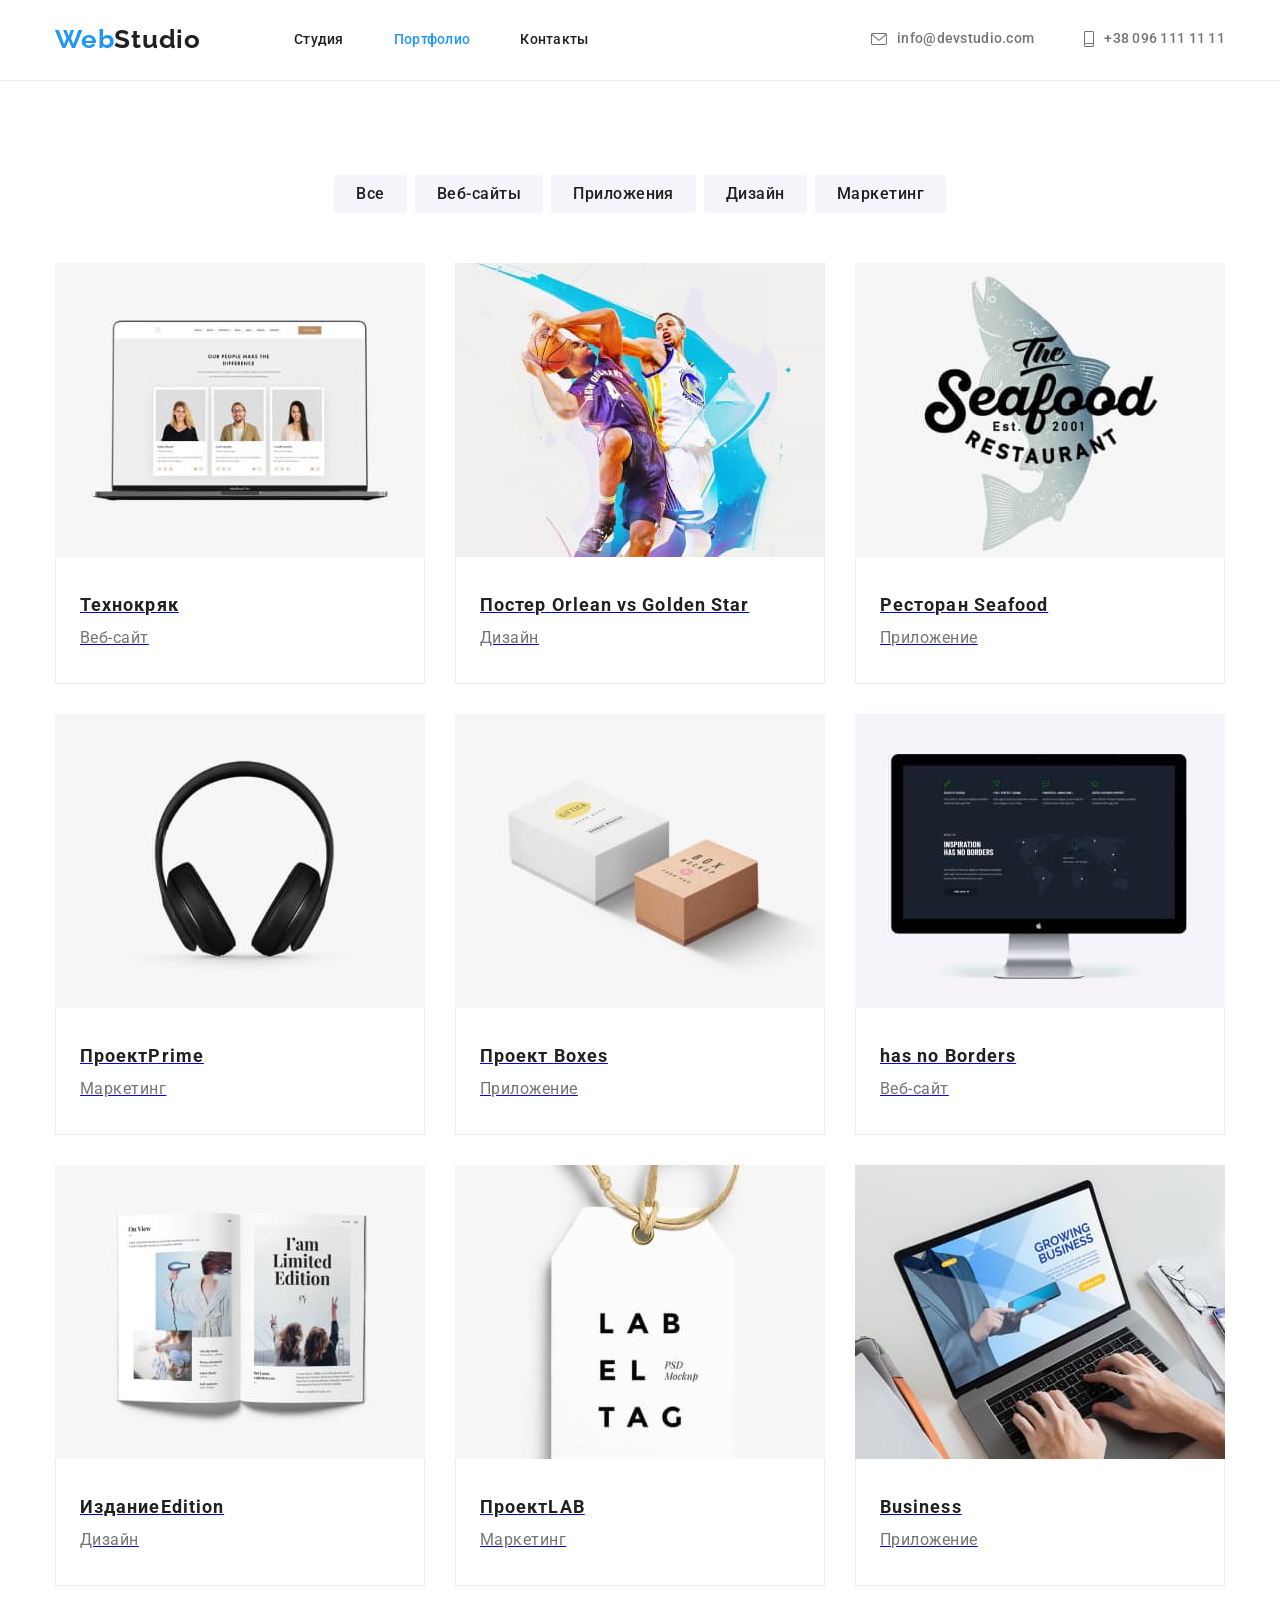
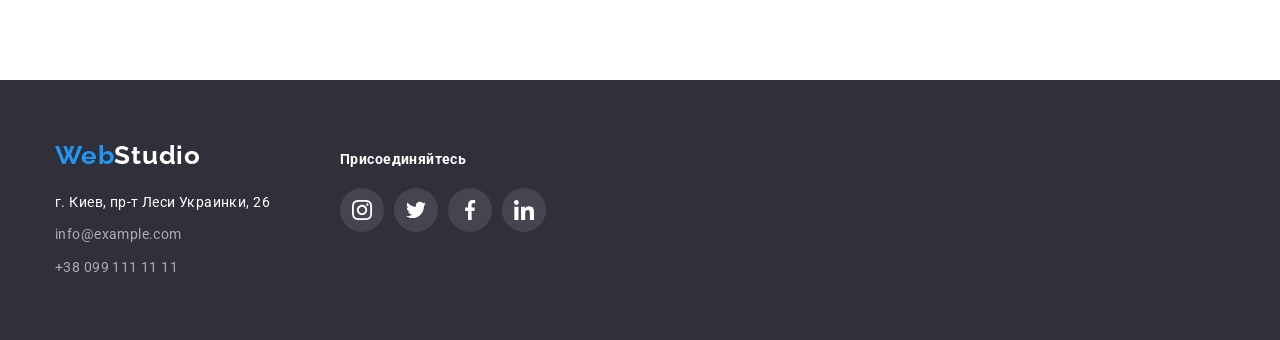
==== portfolio.html @ 76bf8c9a "first step" ====
<!DOCTYPE html>
<html lang="ru">
<head>
    <meta charset="UTF-8">
    <meta http-equiv="X-UA-Compatible" content="IE=edge">
    <meta name="viewport" content="width=device-width, initial-scale=1.0">
    <title>Портфолио</title>
    <link rel="preconnect" href="https://fonts.googleapis.com">
    <link rel="preconnect" href="https://fonts.gstatic.com" crossorigin>
    <link href="https://fonts.googleapis.com/css2?family=Raleway:wght@700&family=Roboto:wght@400;500;700;900&display=swap" rel="stylesheet">
    <link
      rel="stylesheet"
      href="https://cdnjs.cloudflare.com/ajax/libs/modern-normalize/1.1.0/modern-normalize.min.css"
      integrity="sha512-wpPYUAdjBVSE4KJnH1VR1HeZfpl1ub8YT/NKx4PuQ5NmX2tKuGu6U/JRp5y+Y8XG2tV+wKQpNHVUX03MfMFn9Q=="
      crossorigin="anonymous"
      referrerpolicy="no-referrer"
    />
    <link rel="stylesheet" href="./css/styles.css">
</head>
<body>
  <header class="navigation">
      <div class="container header-container">
        <a class="header-logo link" href="#"
          >Web<span class="hd-logo">Studio</span></a>
        <nav class="header-header">
          <ul class="navigation-list">
            <li class="navigation-item">
              <a class="navigation-link link " href="./index.html">Студия</a>
            </li>
            <li class="navigation-item">
              <a class="navigation-link link current" href="./portfolio.html"
                >Портфолио</a
              >
            </li>
            <li class="navigation-item">
              <a class="navigation-link link" href="#">Контакты</a>
            </li>
          </ul>
        </nav>
        <ul class="contacts">
          <li class="contacts-adress">
            <a class="navigation-contacts link" href="mailto:info@devstudio.com"
              ><svg class="contacts-icon envelope">
                                <use href="./images/sprite.svg#icon-envelope">
                                </use>
                            </svg> info@devstudio.com</a
 >
          </li>
          <li class="contacts-adress">
            <a class="navigation-contacts link" href="tel:+380961111111"
              ><svg class="header-icon smartphone">
                                <use href="./images/sprite.svg#icon-Vector">
                                </use>
                            </svg> +38 096 111 11 11</a
            >
          </li>
        </ul>
      </div>
      </div>
    </header>
<main>
      <section class="section">
        <div class="container">
          <h1 class="visually-hidden">Навигация портфолио</h2>
          <ul class="navportfolio-list">
              <li class="portfolio-item"><button type="button" class="portfolio-btn">Все</button></li>
              <li class="portfolio-item"><button type="button" class="portfolio-btn">Веб-сайты</button></li>
              <li class="portfolio-item"><button type="button" class="portfolio-btn">Приложения</button></li>
              <li class="portfolio-item"><button type="button" class="portfolio-btn">Дизайн</button></li>
              <li class="portfolio-item"><button type="button" class="portfolio-btn">Маркетинг</button></li>
            </ul>
        <ul class="examples-list">
            <li class="examples-item">
              <a class="examples-link" href="#">
              <img src="./images/img-homework1.jpg" alt="Фото" width="370" />
              <div class="examples-border">
              <h2 class="examples-title">Технокряк</h2>
              <p class="examples-text">Веб-сайт</p>
              </div>
              </a>
            </li>
            <li class="examples-item">
               <a class="examples-link" href="#">
              <img src="./images/img-homework2.jpg" alt="Фото" width="370" />
               <div class="examples-border">
              <h2 class="examples-title">Постер <span lang="en">Orlean vs Golden Star</span></h2>
              <p class="examples-text">Дизайн</p>
              </div>
              </a>
            </li>
            <li class="examples-item">
               <a class="examples-link" href="#">
              <img src="./images/img-homework3.jpg" alt="Фото" width="370" />
              <div class="examples-border">
              <h2 class="examples-title">Ресторан <span lang="en">Seafood</span></h2>
              <p class="examples-text">Приложение</p>
              </div>
              </a>
            </li>
            <li class="examples-item">
               <a class="examples-link" href="#">
              <img src="./images/img-homework4.jpg" alt="Фото" width="370" />
              <div class="examples-border">
              <h2 class="examples-title">Проект<span lang="en">Prime</span></h2>
              <p class="examples-text">Маркетинг</p>
              </div>
              </a>
             </li>
             <li class="examples-item">
                <a class="examples-link" href="#">
                <img src="./images/img-homework5.jpg" alt="Фото" width="370" />
                <div class="examples-border">
                <h2 class="examples-title">Проект <span lang="en">Boxes</span></h2>
                <p class="examples-text">Приложение</p>
                </div>
                </a>
              </li>
              <li class="examples-item">
                 <a class="examples-link" href="#">
                <img src="./images/img-homework6.jpg" alt="Фото" width="370" />
                <div class="examples-border">
                <h2 class="examples-title"><span lang="en">has no Borders</span></h2>
                <p class="examples-text">Веб-сайт</p>
                </div>
                </a>
              </li>
              <li class="examples-item">
                 <a class="examples-link" href="#">
                <img src="./images/img-homework7.jpg" alt="Фото" width="370" />
                <div class="examples-border">
                <h2 class="examples-title">Издание<span lang="en">Edition</span></h2>
                <p class="examples-text">Дизайн</p>
                </div>
                </a>
              </li>
              <li class="examples-item">
                 <a class="examples-link" href="#">
                <img src="./images/img-homework8.jpg" alt="Фото" width="370" />
                <div class="examples-border">
                <h2 class="examples-title">Проект<span lang="en">LAB</span></h2>
                <p class="examples-text">Маркетинг</p>
                </div>
                </a>
               </li>
               <li class="examples-item">
                  <a class="examples-link" href="#">
                <img src="./images/img-homework9.jpg" alt="Фото" width="370" />
                <div class="examples-border">
                <h2 class="examples-title"><span lang="en">Business</span></h2>
                <p class="examples-text">Приложение</p>
                </div>
                </a>
               </li>
          </ul>
           </div>
    </section>
    </main>
    <footer class="footer">
      <div class="container footer-container">
       <div class="footer-left">
      <div class="logo">
        
      <a class="footer-logo link" href="#"
        >Web<span class="ft-logo">Studio</span></a>
        </div>
      <address class="footer-adress">
        <ul class="footer-list">
          <li class="footer-item">
            <a class="footer-map link"
              href="https://www.google.com/maps/place/%D1%83%D0%BB.+%D0%9B%D0%B5%D1%81%D0%B8+%D0%A3%D0%BA%D1%80%D0%B0%D0%B8%D0%BD%D0%BA%D0%B8,+26,+%D0%9A%D0%B8%D0%B5%D0%B2,+%D0%A3%D0%BA%D1%80%D0%B0%D0%B8%D0%BD%D0%B0,+02000/@50.5190802,30.4363249,17z/data=!3m1!4b1!4m5!3m4!1s0x40d4d29b9e369069:0xff64663a5fd75cd5!8m2!3d50.5190802!4d30.4385136"
              >г. Киев, пр-т Леси Украинки, 26</a>
          </li>
          <li class="footer-item">
            <a class="footer-item-a link" href="mailto:info@example.com"
              >info@example.com</a>
          </li>
          <li class="footer-item">
            <a class="footer-item-a link" href="tel:+380991111111"
              >+38 099 111 11 11</a>
          </li>
        </ul>
      </div>
       <div class="footer-social-right">
         <h3 class="footer-social-title">Присоединяйтесь</h3>
           <ul class="footer-social-list list">
             <li class="footer-social-item">
                <a href="" class="footer-social-link link">
                <svg class="footer-social-icon">
                  <use href="./images/sprite.svg#icon-instagram"></use>
                </svg>
              </a>
            </li>
            <li class="footer-social-item">
              <a href="" class="footer-social-link link">
                <svg class="footer-social-icon">
                  <use href="./images/sprite.svg#icon-twitter"></use>
                </svg>
              </a>
            </li>
            <li class="footer-social-item">
              <a href="" class="footer-social-link link">
                <svg class="footer-social-icon">
                  <use href="./images/sprite.svg#icon-facebook"></use>
                </svg>
              </a>
            </li>
            <li class="footer-social-item">
              <a href="" class="footer-social-link link">
                <svg class="footer-social-icon">
                  <use href="./images/sprite.svg#icon-linkedin"></use>
                </svg>
              </a>
            </li>
           </ul>
       </div>

      </address>
      </div>
    </footer>
  </body>
</html>
---- css/styles.css ----
:root {
  --primary-title-color: #212121;
  --secondary-title-color: #ffffff;
  --third-title-color: #757575;
  --primary-text-color: #212121;
  --secondary-text-color: #757575;
  --logo-color: #2196f3;
  --focus-color: #2196f3;
  --primary-background: #ffffff;
  --secondary-background: #757575;
}

p,
h1,
h2,
h3,
h4,
h5,
h6 {
  margin: 0;
}
ul {
  list-style: none;
  margin: 0;
  padding-left: 0;
}

img {
  display: block;
  max-width: 100%;
  height: auto;
}

.section {
  padding-top: 94px;
  padding-bottom: 94px;
}

body {
  font-family: "Roboto", sans-serif;
  letter-spacing: 0.03em;
}
/*-----------------Header----------------------*/

/*-------------------Logo----------------------*/

.header-container {
  display: flex;
  align-items: center;
}

.navigation-list {
  display: flex;
  align-items: center;
}

.contacts {
  display: flex;
  margin-left: auto;
  align-items: center;
}

.envelope {
  width: 16px;
  height: 12px;
  margin-right: 10px;
  display: flex;
}

.contacts-icon {
  fill: currentColor;
  margin-right: 10px;
}

.smartphone {
  width: 10px;
  height: 16px;
  margin-right: 10px;
}

.header-icon {
  fill: currentColor;
  margin-right: 10px;
}

.navigation-item:not(:last-child) {
  margin-right: 50px;
}

.header-logo {
  font-family: Raleway, sans-serif;
  font-weight: 700;
  font-size: 26px;
  line-height: 1.19;
  letter-spacing: 0.03em;
  color: #2196f3;
}

.header-logo {
  margin-right: 93px;
}

.hd-logo {
  font-family: Raleway, sans-serif;
  font-weight: 700;
  font-size: 26px;
  line-height: 1.19;
  letter-spacing: 0.03em;
  color: var(--primary-title-color);
}

.link {
  text-decoration: none;
}

.container {
  width: 1200px;
  margin: 0 auto;
  padding-left: 15px;
  padding-right: 15px;
}

.btn {
  width: 200px;
  height: 50px;
  font-family: inherit;
  font-weight: 700;
  font-size: 16px;
  line-height: 1.88;
  display: inline-block;
  align-items: center;
  text-align: center;
  letter-spacing: 0.06em;
  color: #ffffff;
  background-color: #2196f3;
  border: none;
  cursor: pointer;
}

/*------------------Navigation--------------------*/
.navigation {
  padding-top: 24px;
  padding-bottom: 25px;
  border-bottom: 1px solid #ececec;
}

.navigation-link {
  font-weight: 500;
  font-size: 14px;
  line-height: 1.14;
  letter-spacing: 0.02em;
  color: var(--primary-title-color);
}

.contacts-adress:not(:last-child) {
  margin-right: 50px;
}

.navigation-contacts {
  font-weight: 500;
  font-size: 14px;
  line-height: 1.14;
  letter-spacing: 0.02em;
  color: var(--third-title-color);
  display: flex;
  align-items: center;
  justify-content: center;
}

.navigation-contacts:hover,
.navigation-contacts:focus {
  color: var(--focus-color);
}

.current {
  color: var(--focus-color);
}

.navigation-link:hover,
.navigation-link:focus {
  color: var(--focus-color);
}

/*------------------- Hero --------------------*/

.hero {
  background-image: linear-gradient(
      rgba(47, 48, 58, 0.4),
      rgba(47, 48, 58, 0.4)
    ),
    url(../images/img-hw4-hero-1.jpg);
  background-repeat: no-repeat;
  background-position: absolute;
  background-size: cover;
  padding-top: 200px;
  padding-bottom: 200px;
}

.hero-container {
  max-width: 1600px;
  text-align: center;
}

.hero-title {
  width: 696px;
  font-weight: 900;
  font-size: 44px;
  line-height: 1.36;
  text-align: center;
  letter-spacing: 0.06em;
  color: var(--secondary-title-color);
  margin: 0 auto;
  margin-bottom: 30px;
}

/*------------------Скрываем-заголовки---------------------*/

.visually-hidden {
  position: absolute;
  clip: rect(0 0 0 0);
  width: 1px;
  height: 1px;
  margin: -1px;
}
/*-------------------Advantage---------------------*/
.advantage-icon-view {
  width: 270px;
  height: 120px;
  background: #f5f4fa;
  display: flex;
  align-items: center;
  justify-content: center;
  border-radius: 4px;
  margin-bottom: 30px;
}

.advantage-icon {
  width: 70px;
  height: 70px;
}

.advantage-list {
  display: flex;
}

.advantage-item:not(:last-child) {
  margin-right: 30px;
}

.advantage-title {
  font-weight: 700;
  font-size: 14px;
  line-height: 1.14;
  letter-spacing: 0.03em;
  color: var(--primary-text-color);
  margin-bottom: 10px;
}

.advantage-description {
  max-width: 270px;
  font-size: 14px;
  line-height: 1.71;
  letter-spacing: 0.03em;
  color: var(--secondary-text-color);
}

/*--------------------Service---------------------*/
.service-section {
  padding-top: 0;
}

.service-title {
  font-weight: 700;
  font-size: 36px;
  line-height: 1.17;
  text-align: center;
  letter-spacing: 0.03em;
  color: var(--primary-title-color);
  margin: 0 auto;
  margin-bottom: 50px;
}

.service-list {
  display: flex;
  flex-wrap: wrap;
}

.service-item {
  flex-basis: calc((100% - 60px) / 3);
}
.service-item:not(:nth-child(n + 3)) {
  margin-right: 30px;
}

/*--------------------Team----------------------------*/
.teammate {
  background-color: #f5f4fa;
}

.team-main-title {
  font-size: 36px;
  font-weight: 700;
  line-height: 1.16;
  letter-spacing: 0.03em;
  text-align: center;
  margin-bottom: 50px;
}

.team-list {
  display: flex;
}

.team-item:not(:nth-child(n + 4)) {
  margin-right: 30px;
}

.team-item {
  box-shadow: 0px 1px 3px rgba(0, 0, 0, 0.12), 0px 1px 1px rgba(0, 0, 0, 0.14),
    0px 2px 1px rgba(0, 0, 0, 0.2);
  border-radius: 0px 0px 4px 4px;
}

.team-border {
  padding-top: 30px;
  padding-bottom: 30px;
  background-color: var(--primary-background);
}

.team-title {
  font-weight: 500;
  font-size: 16px;
  line-height: 1.19;
  text-align: center;
  letter-spacing: 0.03em;
  color: var(--primary-text-color);
  background-color: var(--secondary-title-color);
  margin-bottom: 10px;
}

.team-text {
  font-size: 16px;
  line-height: 1.19;
  text-align: center;
  letter-spacing: 0.03em;
  color: var(--secondary-text-color);
  background-color: var(--secondary-title-color);
  margin-bottom: 16px;
}

/*---------------Иконки социальные сети---------------*/
.social-list {
  display: flex;
  justify-content: center;
}

.social-item {
  width: 44px;
  height: 44px;
}

.social-item + .social-item {
  margin-left: 10px;
}

.social-link {
  width: 100%;
  height: 100%;
  border-radius: 50%;
  background: var(--secondary-title-color);
  display: flex;
  align-items: center;
  justify-content: center;
}

.social-link:hover,
.social-link:focus {
  background-color: #2196f3;
}

.social-link:hover .social-icon,
.social-link:focus .social-icon {
  fill: var(--primary-background);
}

.social-icon {
  width: 20px;
  height: 20px;
  fill: rgba(175, 177, 184, 1);
}

/*-----------------Section clients------------------*/
.clients-section {
  background-color: var(--white-color);
}

.clients-title {
  font-size: 36px;
  font-weight: 700;
  line-height: 1.16;
  letter-spacing: 0.03em;
  text-align: center;
  margin-bottom: 50px;
}

.clients-list {
  display: flex;
}

.clients-item:not(:last-child) {
  margin-right: 30px;
}

.clients-link:hover,
.clients-link:focus {
  background-color: #ffffff;
  border: 1px solid #2196f3;
}

.clients-link:hover .clients-icon,
.clients-link:focus .clients-icon {
  fill: #2196f3;
}

.clients-link {
  display: flex;
  fill: teal;
  width: 170px;
  height: 92px;
  justify-content: center;
  align-items: center;
  border: 1px solid #afb1b8;
  border-radius: 4px;
}

.clients-icon {
  width: 106px;
  height: 60px;
  fill: rgba(175, 177, 184, 1);
}

/*---------------------Footer-----------------------*/

.footer {
  background: #2f303a;
  padding-top: 60px;
  padding-bottom: 60px;
}

.footer-container {
  display: flex;
  align-items: baseline;
}
.footer-left {
  margin-right: 70px;
}

.logo {
  margin-bottom: 20px;
}

.footer-logo {
  font-family: Raleway, sans-serif;
  font-weight: 700;
  width: 145px;
  height: 31px;
  font-size: 26px;
  line-height: 1.19;
  letter-spacing: 0.03em;
  color: #2196f3;
}

.ft-logo {
  font-family: Raleway, sans-serif;
  font-weight: 700;
  font-size: 26px;
  line-height: 1.19;
  letter-spacing: 0.03em;
  color: var(--secondary-title-color);
}

.footer-adress {
  font-style: normal;
}

.footer-map {
  width: 231px;

  font-size: 14px;
  line-height: 1.71;
  letter-spacing: 0.03em;
  color: var(--secondary-title-color);
}

.footer-item-a {
  width: 231px;
  font-size: 14px;
  line-height: 1.71;
  letter-spacing: 0.03em;
  color: rgba(255, 255, 255, 0.6);
}

.footer-item:not(:last-child) {
  margin-bottom: 9px;
}

.footer-item-a:hover,
.footer-item-a:focus {
  color: var(--focus-color);
}

.footer-map:hover,
.footer-map:focus {
  color: var(--focus-color);
}

/*-----------------Footer-social---------------------*/

.footer-social-title {
  font-size: 14px;
  font-weight: bold;
  line-height: 1.14;
  letter-spacing: 0.03em;
  display: flex;
  text-align: center;
  color: #ffffff;
  margin-bottom: 20px;
}

.footer-social-list {
  display: flex;
  justify-content: center;
}

.footer-social-item {
  width: 44px;
  height: 44px;
}

.footer-social-item + .footer-social-item {
  margin-left: 10px;
}

.footer-social-link {
  width: 100%;
  height: 100%;
  border-radius: 50%;
  background: rgba(255, 255, 255, 0.1);
  display: flex;
  align-items: center;
  justify-content: center;
}

.footer-social-link:hover,
.footer-social-link:focus {
  background-color: #2196f3;
}

.footer-social-link:hover .footer-social-icon,
.footer-social-link:focus .footer-social-icon {
  fill: var(--primary-background);
}

.footer-social-icon {
  width: 20px;
  height: 20px;
  fill: var(--primary-background);
}

/*-------------------Portfolio.html----------------*/

.navportfolio-list {
  display: flex;
  justify-content: center;
  margin-bottom: 50px;
}

.portfolio-item:not(:last-child) {
  margin-right: 8px;
}

.portfolio-btn {
  min-width: 73px;
  font-family: inherit;
  font-weight: 500;
  font-size: 16px;
  line-height: 1.62;
  text-align: center;
  letter-spacing: 0.03em;
  color: var(--primary-text-color);
  background: #f5f4fa;
  border: none;
  border-radius: 4px;
  cursor: pointer;
  padding-top: 6px;
  padding-bottom: 6px;
  padding-right: 22px;
  padding-left: 22px;
}

.portfolio-btn:focus,
.portfolio-btn:hover {
  background-color: #2196f3;
  color: var(--secondary-title-color);
  box-shadow: 0px 3px 1px rgba(0, 0, 0, 0.1), 0px 1px 2px rgba(0, 0, 0, 0.08),
    0px 2px 2px rgba(0, 0, 0, 0.12);
}

/*-----------------examples---------------------*/
.examples-list {
  display: flex;
  flex-wrap: wrap;
}

.examples-item:not(:nth-child(3n)) {
  margin-right: 30px;
}

.examples-item:not(:nth-child(n + 7)) {
  margin-bottom: 30px;
}

.examples-title {
  font-weight: 700;
  font-size: 18px;
  line-height: 2;
  letter-spacing: 0.06em;
  color: var(--primary-text-color);
}
.examples-border {
  padding: 30px 24px;
  background-color: var(--primary-background);
  border: 1px solid #eeeeee;
  border-top: none;
}

.examples-text {
  font-size: 16px;
  line-height: 1.87;
  letter-spacing: 0.03em;
  color: var(--secondary-text-color);
}

.examples-link {
  display: block;
}

.examples-link:hover,
.examples-link:focus {
  box-shadow: 0px 1px 1px rgba(0, 0, 0, 0.12), 0px 4px 4px rgba(0, 0, 0, 0.06),
    1px 4px 6px rgba(0, 0, 0, 0.16);
}
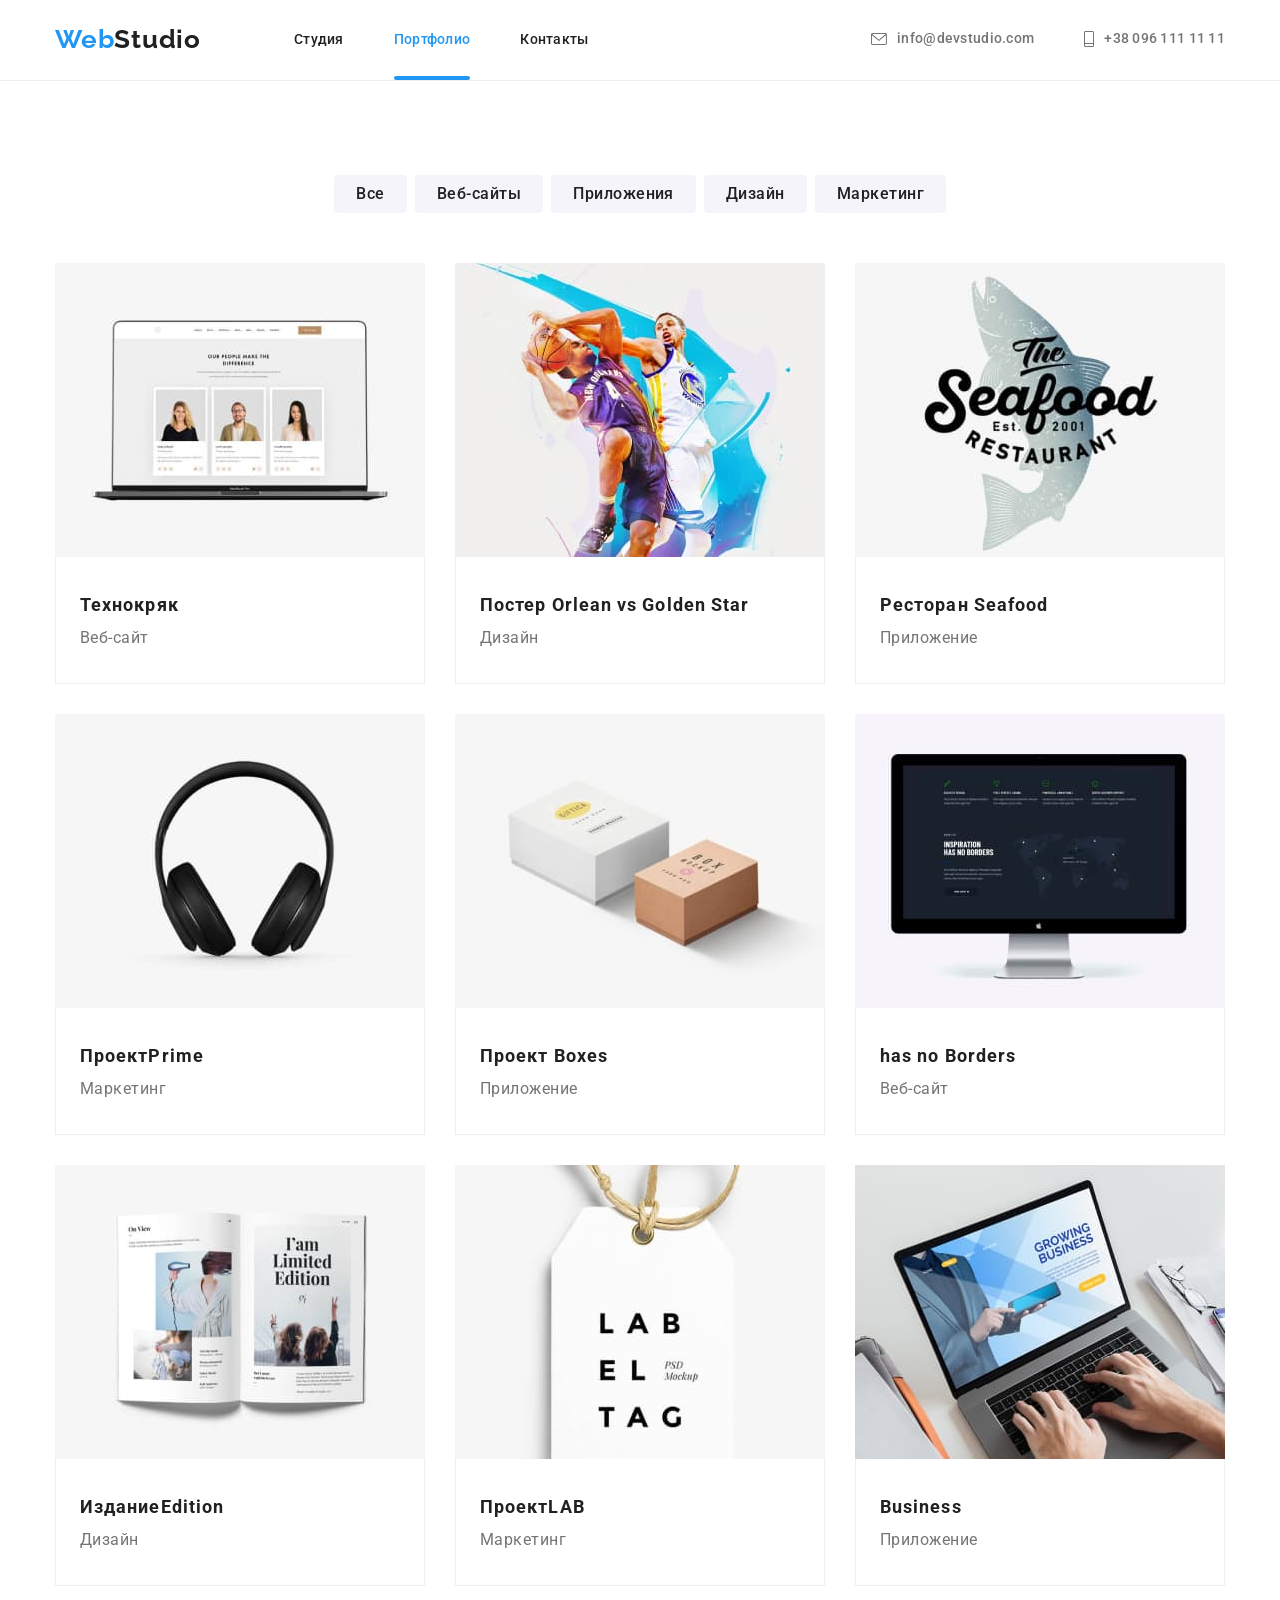
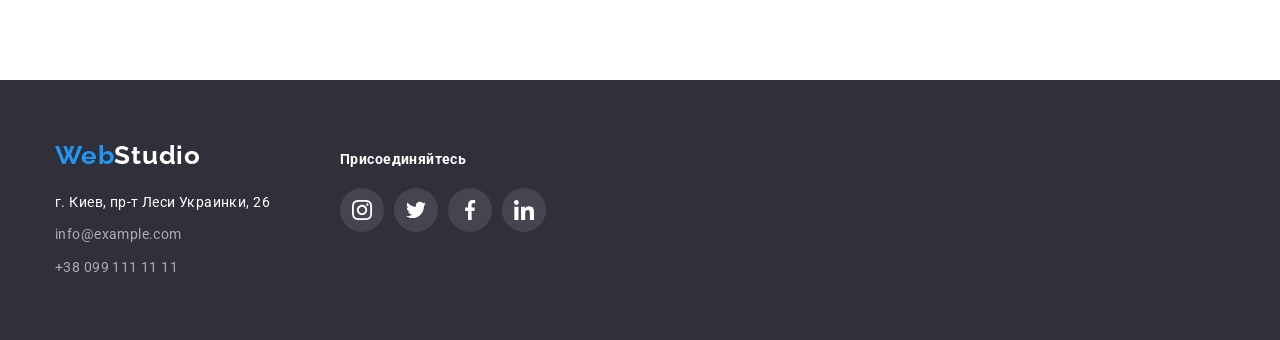
==== commit 16cba84c: "almost done" ====
--- a/portfolio.html
+++ b/portfolio.html
@@ -71,8 +71,11 @@
             </ul>
         <ul class="examples-list">
             <li class="examples-item">
-              <a class="examples-link" href="#">
+              <a class="examples-link link" href="#">
+                <div class="examples-top-text">
               <img src="./images/img-homework1.jpg" alt="Фото" width="370" />
+              <p class="examples-text-hover">Технокряк это современная площадка распространения коронавируса. Компании используют эту платформу для цифрового шпионажа и атак на защищённые сервера конкурентов.</p>
+              </div>
               <div class="examples-border">
               <h2 class="examples-title">Технокряк</h2>
               <p class="examples-text">Веб-сайт</p>
@@ -80,17 +83,23 @@
               </a>
             </li>
             <li class="examples-item">
-               <a class="examples-link" href="#">
+               <a class="examples-link link" href="#">
+                 <div class="examples-top-text">
               <img src="./images/img-homework2.jpg" alt="Фото" width="370" />
-               <div class="examples-border">
+              <p class="examples-text-hover">Технокряк это современная площадка распространения коронавируса. Компании используют эту платформу для цифрового шпионажа и атак на защищённые сервера конкурентов.</p>
+              </div> 
+              <div class="examples-border">
               <h2 class="examples-title">Постер <span lang="en">Orlean vs Golden Star</span></h2>
               <p class="examples-text">Дизайн</p>
               </div>
               </a>
             </li>
             <li class="examples-item">
-               <a class="examples-link" href="#">
+               <a class="examples-link link" href="#">
+                 <div class="examples-top-text">
               <img src="./images/img-homework3.jpg" alt="Фото" width="370" />
+              <p class="examples-text-hover">Технокряк это современная площадка распространения коронавируса. Компании используют эту платформу для цифрового шпионажа и атак на защищённые сервера конкурентов.</p>
+              </div>
               <div class="examples-border">
               <h2 class="examples-title">Ресторан <span lang="en">Seafood</span></h2>
               <p class="examples-text">Приложение</p>
@@ -98,8 +107,11 @@
               </a>
             </li>
             <li class="examples-item">
-               <a class="examples-link" href="#">
+               <a class="examples-link link" href="#">
+                 <div class="examples-top-text">
               <img src="./images/img-homework4.jpg" alt="Фото" width="370" />
+              <p class="examples-text-hover">Технокряк это современная площадка распространения коронавируса. Компании используют эту платформу для цифрового шпионажа и атак на защищённые сервера конкурентов.</p>
+              </div>
               <div class="examples-border">
               <h2 class="examples-title">Проект<span lang="en">Prime</span></h2>
               <p class="examples-text">Маркетинг</p>
@@ -107,8 +119,11 @@
               </a>
              </li>
              <li class="examples-item">
-                <a class="examples-link" href="#">
+                <a class="examples-link link" href="#">
+                  <div class="examples-top-text">
                 <img src="./images/img-homework5.jpg" alt="Фото" width="370" />
+                <p class="examples-text-hover">Технокряк это современная площадка распространения коронавируса. Компании используют эту платформу для цифрового шпионажа и атак на защищённые сервера конкурентов.</p>
+              </div>
                 <div class="examples-border">
                 <h2 class="examples-title">Проект <span lang="en">Boxes</span></h2>
                 <p class="examples-text">Приложение</p>
@@ -116,8 +131,11 @@
                 </a>
               </li>
               <li class="examples-item">
-                 <a class="examples-link" href="#">
+                 <a class="examples-link link" href="#">
+                   <div class="examples-top-text">
                 <img src="./images/img-homework6.jpg" alt="Фото" width="370" />
+                <p class="examples-text-hover">Технокряк это современная площадка распространения коронавируса. Компании используют эту платформу для цифрового шпионажа и атак на защищённые сервера конкурентов.</p>
+              </div>
                 <div class="examples-border">
                 <h2 class="examples-title"><span lang="en">has no Borders</span></h2>
                 <p class="examples-text">Веб-сайт</p>
@@ -125,8 +143,11 @@
                 </a>
               </li>
               <li class="examples-item">
-                 <a class="examples-link" href="#">
+                 <a class="examples-link link" href="#">
+                   <div class="examples-top-text">
                 <img src="./images/img-homework7.jpg" alt="Фото" width="370" />
+                <p class="examples-text-hover">Технокряк это современная площадка распространения коронавируса. Компании используют эту платформу для цифрового шпионажа и атак на защищённые сервера конкурентов.</p>
+              </div>
                 <div class="examples-border">
                 <h2 class="examples-title">Издание<span lang="en">Edition</span></h2>
                 <p class="examples-text">Дизайн</p>
@@ -134,8 +155,11 @@
                 </a>
               </li>
               <li class="examples-item">
-                 <a class="examples-link" href="#">
+                 <a class="examples-link link" href="#">
+                   <div class="examples-top-text">
                 <img src="./images/img-homework8.jpg" alt="Фото" width="370" />
+                <p class="examples-text-hover">Технокряк это современная площадка распространения коронавируса. Компании используют эту платформу для цифрового шпионажа и атак на защищённые сервера конкурентов.</p>
+              </div>
                 <div class="examples-border">
                 <h2 class="examples-title">Проект<span lang="en">LAB</span></h2>
                 <p class="examples-text">Маркетинг</p>
@@ -143,8 +167,11 @@
                 </a>
                </li>
                <li class="examples-item">
-                  <a class="examples-link" href="#">
+                  <a class="examples-link link" href="#">
+                    <div class="examples-top-text">
                 <img src="./images/img-homework9.jpg" alt="Фото" width="370" />
+                <p class="examples-text-hover">Технокряк это современная площадка распространения коронавируса. Компании используют эту платформу для цифрового шпионажа и атак на защищённые сервера конкурентов.</p>
+              </div>
                 <div class="examples-border">
                 <h2 class="examples-title"><span lang="en">Business</span></h2>
                 <p class="examples-text">Приложение</p>
--- a/css/styles.css
+++ b/css/styles.css
@@ -135,6 +135,7 @@
   background-color: #2196f3;
   border: none;
   cursor: pointer;
+  transition: color 250ms cubic-bezier(0.4, 0, 0.2, 1);
 }
 
 /*------------------Navigation--------------------*/
@@ -150,6 +151,8 @@
   line-height: 1.14;
   letter-spacing: 0.02em;
   color: var(--primary-title-color);
+  position: relative;
+  transition: color 250ms cubic-bezier(0.4, 0, 0.2, 1);
 }
 
 .contacts-adress:not(:last-child) {
@@ -165,6 +168,7 @@
   display: flex;
   align-items: center;
   justify-content: center;
+  transition: color 250ms cubic-bezier(0.4, 0, 0.2, 1);
 }
 
 .navigation-contacts:hover,
@@ -174,6 +178,17 @@
 
 .current {
   color: var(--focus-color);
+}
+
+.current::after {
+  content: "";
+  position: absolute;
+  width: 100%;
+  height: 4px;
+  border-radius: 2px;
+  background: var(--focus-color);
+  display: block;
+  bottom: -33px;
 }
 
 .navigation-link:hover,
@@ -213,6 +228,10 @@
   margin-bottom: 30px;
 }
 
+.hero-btn {
+  border-radius: 4px;
+}
+
 /*------------------Скрываем-заголовки---------------------*/
 
 .visually-hidden {
@@ -292,6 +311,23 @@
   margin-right: 30px;
 }
 
+.service-text-wrapper {
+  position: relative;
+}
+
+.service-box-text {
+  height: 70px;
+  width: 370px;
+  font-size: 14px;
+  line-height: 1.14;
+  color: var(--secondary-title-color);
+  background: rgba(47, 48, 58, 0.8);
+  position: absolute;
+  text-align: center;
+  padding-top: 27px;
+  bottom: 70px;
+  transform: translateY(100%);
+}
 /*--------------------Team----------------------------*/
 .teammate {
   background-color: #f5f4fa;
@@ -370,6 +406,8 @@
   display: flex;
   align-items: center;
   justify-content: center;
+  transition: color 250ms cubic-bezier(0.4, 0, 0.2, 1),
+    background-color 250ms cubic-bezier(0.4, 0, 0.2, 1);
 }
 
 .social-link:hover,
@@ -386,6 +424,7 @@
   width: 20px;
   height: 20px;
   fill: rgba(175, 177, 184, 1);
+  transition: fill 250ms cubic-bezier(0.4, 0, 0.2, 1);
 }
 
 /*-----------------Section clients------------------*/
@@ -423,19 +462,20 @@
 
 .clients-link {
   display: flex;
-  fill: teal;
   width: 170px;
   height: 92px;
   justify-content: center;
   align-items: center;
   border: 1px solid #afb1b8;
   border-radius: 4px;
+  transition: color 250ms cubic-bezier(0.4, 0, 0.2, 1);
 }
 
 .clients-icon {
   width: 106px;
   height: 60px;
   fill: rgba(175, 177, 184, 1);
+  transition: fill 250ms cubic-bezier(0.4, 0, 0.2, 1);
 }
 
 /*---------------------Footer-----------------------*/
@@ -484,11 +524,11 @@
 
 .footer-map {
   width: 231px;
-
   font-size: 14px;
   line-height: 1.71;
   letter-spacing: 0.03em;
   color: var(--secondary-title-color);
+  transition: color 250ms cubic-bezier(0.4, 0, 0.2, 1);
 }
 
 .footer-item-a {
@@ -497,6 +537,7 @@
   line-height: 1.71;
   letter-spacing: 0.03em;
   color: rgba(255, 255, 255, 0.6);
+  transition: color 250ms cubic-bezier(0.4, 0, 0.2, 1);
 }
 
 .footer-item:not(:last-child) {
@@ -548,6 +589,8 @@
   display: flex;
   align-items: center;
   justify-content: center;
+  transition: color 250ms cubic-bezier(0.4, 0, 0.2, 1),
+    background-color 250ms cubic-bezier(0.4, 0, 0.2, 1);
 }
 
 .footer-social-link:hover,
@@ -564,6 +607,7 @@
   width: 20px;
   height: 20px;
   fill: var(--primary-background);
+  transition: fill 250ms cubic-bezier(0.4, 0, 0.2, 1);
 }
 
 /*-------------------Portfolio.html----------------*/
@@ -595,6 +639,8 @@
   padding-bottom: 6px;
   padding-right: 22px;
   padding-left: 22px;
+  transition: color 250ms cubic-bezier(0.4, 0, 0.2, 1),
+    background-color 250ms cubic-bezier(0.4, 0, 0.2, 1);
 }
 
 .portfolio-btn:focus,
@@ -611,6 +657,10 @@
   flex-wrap: wrap;
 }
 
+.examples-item:hover .examples-text-hover {
+  transform: translateY(0);
+}
+
 .examples-item:not(:nth-child(3n)) {
   margin-right: 30px;
 }
@@ -642,6 +692,7 @@
 
 .examples-link {
   display: block;
+  transition: color 250ms cubic-bezier(0.4, 0, 0.2, 1);
 }
 
 .examples-link:hover,
@@ -649,3 +700,24 @@
   box-shadow: 0px 1px 1px rgba(0, 0, 0, 0.12), 0px 4px 4px rgba(0, 0, 0, 0.06),
     1px 4px 6px rgba(0, 0, 0, 0.16);
 }
+
+.examples-top-text {
+  position: relative;
+  overflow: hidden;
+}
+
+.examples-text-hover {
+  font-size: 18px;
+  line-height: 1.56;
+  color: #ffffff;
+  background-color: var(--focus-color);
+  position: absolute;
+  left: 0px;
+  top: 0px;
+  padding-top: 63px;
+  padding-left: 24px;
+  padding-right: 24px;
+  height: 100%;
+  transform: translateY(100%);
+  transition: transform 250ms cubic-bezier(0.4, 0, 0.2, 1);
+}
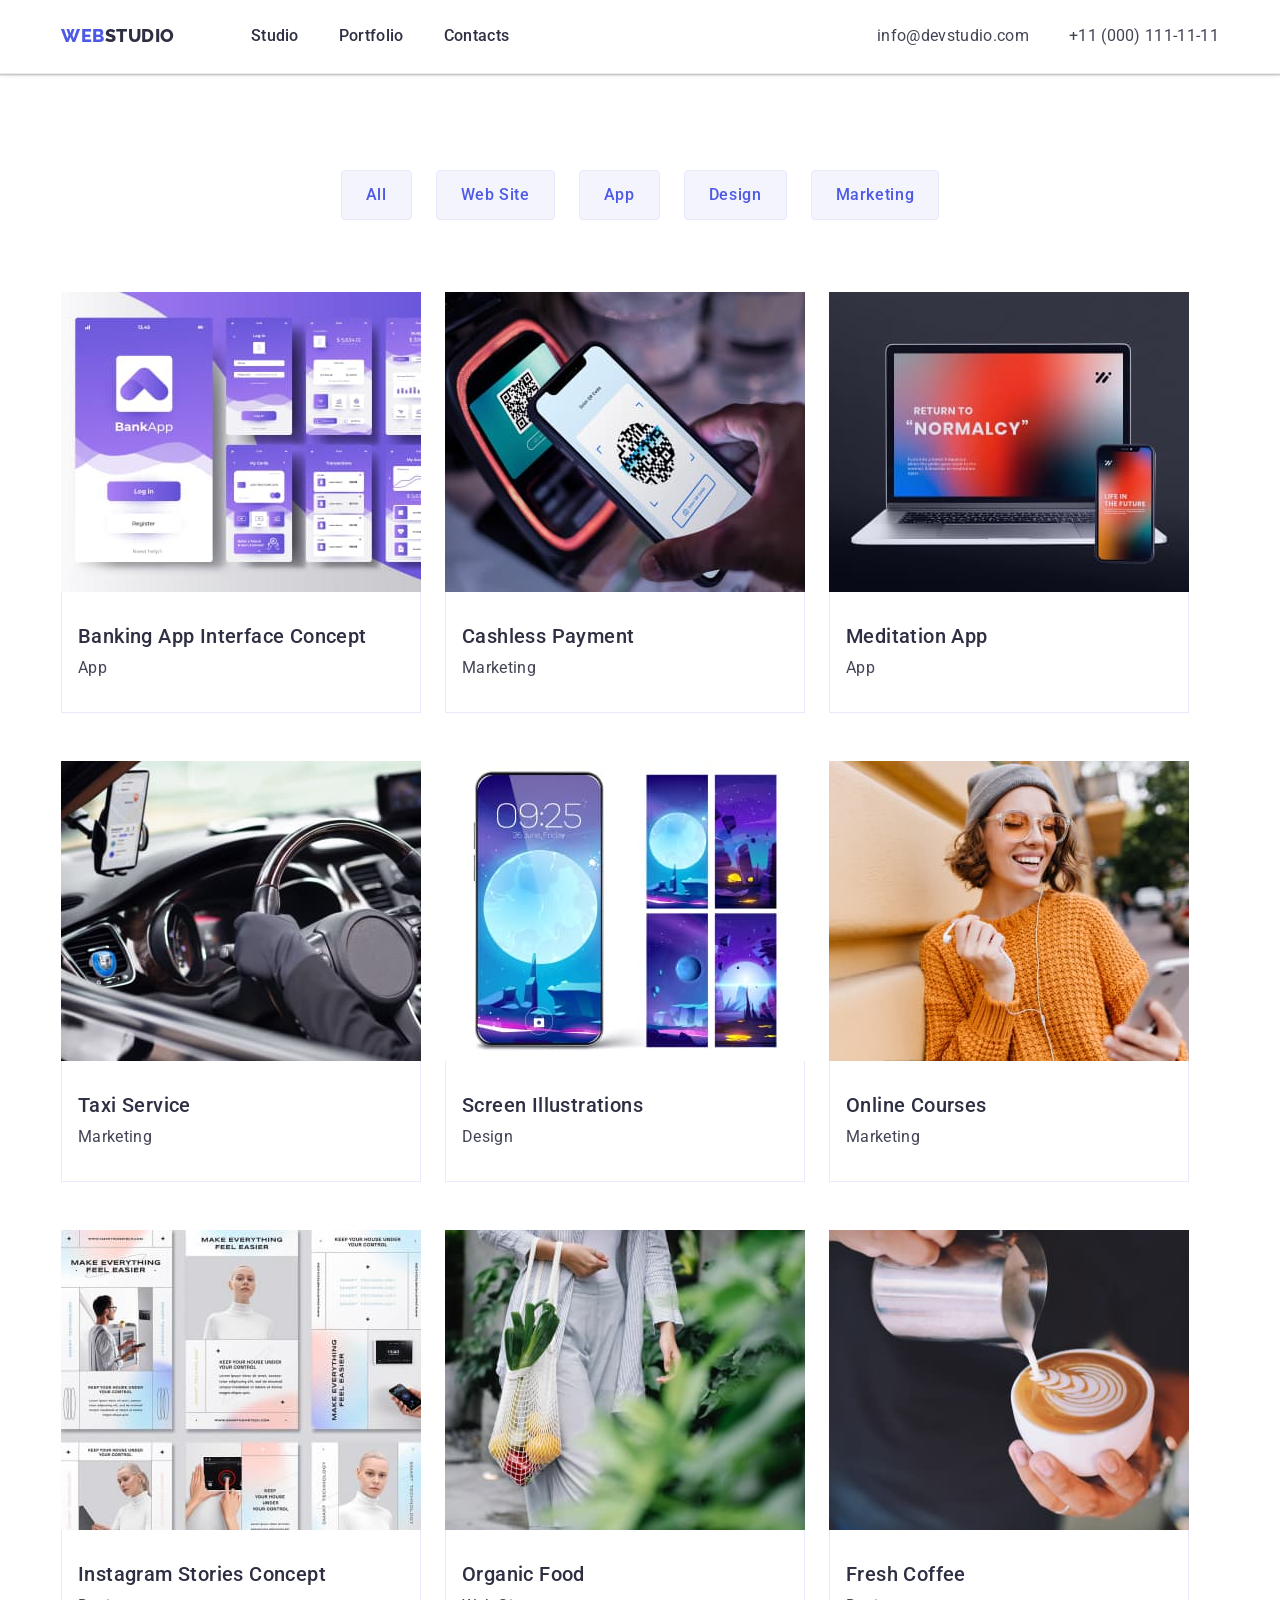
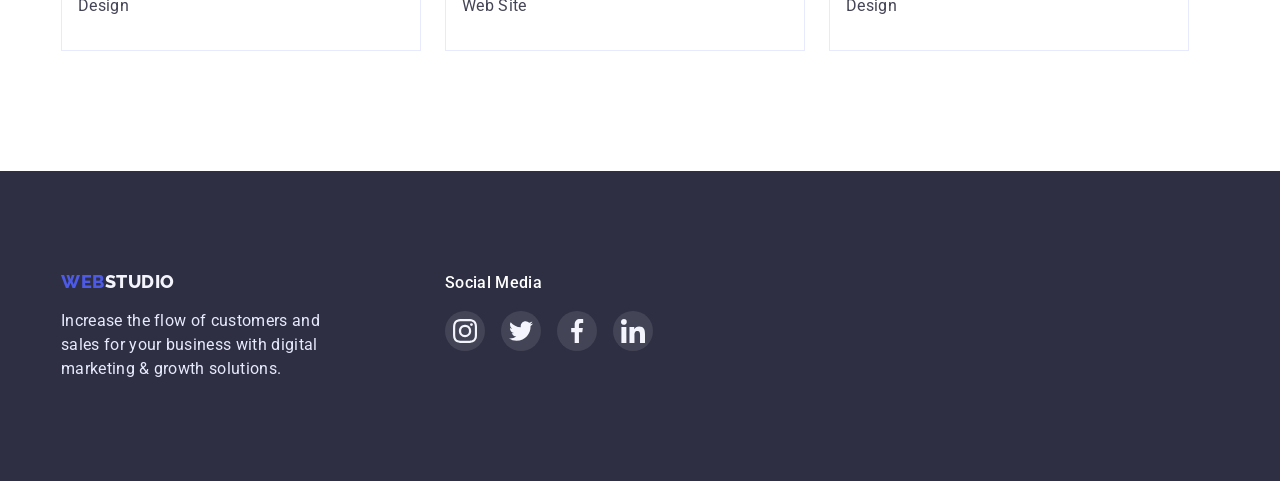
==== commit 657ccb65: "hw-5-start" ====
--- a/portfolio.html
+++ b/portfolio.html
@@ -1,248 +1,166 @@
 <!DOCTYPE html>
-<html lang="ru">
+<html lang="en">
 <head>
     <meta charset="UTF-8">
     <meta http-equiv="X-UA-Compatible" content="IE=edge">
     <meta name="viewport" content="width=device-width, initial-scale=1.0">
-    <title>Портфолио</title>
+    <title>Portfolio</title>
     <link rel="preconnect" href="https://fonts.googleapis.com">
     <link rel="preconnect" href="https://fonts.gstatic.com" crossorigin>
-    <link href="https://fonts.googleapis.com/css2?family=Raleway:wght@700&family=Roboto:wght@400;500;700;900&display=swap" rel="stylesheet">
-    <link
-      rel="stylesheet"
-      href="https://cdnjs.cloudflare.com/ajax/libs/modern-normalize/1.1.0/modern-normalize.min.css"
-      integrity="sha512-wpPYUAdjBVSE4KJnH1VR1HeZfpl1ub8YT/NKx4PuQ5NmX2tKuGu6U/JRp5y+Y8XG2tV+wKQpNHVUX03MfMFn9Q=="
-      crossorigin="anonymous"
-      referrerpolicy="no-referrer"
-    />
-    <link rel="stylesheet" href="./css/styles.css">
+    <link href="https://fonts.googleapis.com/css2?family=Raleway:wght@800&family=Roboto:wght@400;500;700;900&display=swap"
+        rel="stylesheet">
+    <link rel="stylesheet" href="https://cdnjs.cloudflare.com/ajax/libs/modern-normalize/1.1.0/modern-normalize.min.css" integrity="sha512-wpPYUAdjBVSE4KJnH1VR1HeZfpl1ub8YT/NKx4PuQ5NmX2tKuGu6U/JRp5y+Y8XG2tV+wKQpNHVUX03MfMFn9Q==" crossorigin="anonymous" referrerpolicy="no-referrer" />
+        <link rel="stylesheet" href="./css/styles.css">
 </head>
 <body>
-  <header class="navigation">
-      <div class="container header-container">
-        <a class="header-logo link" href="#"
-          >Web<span class="hd-logo">Studio</span></a>
-        <nav class="header-header">
-          <ul class="navigation-list">
-            <li class="navigation-item">
-              <a class="navigation-link link " href="./index.html">Студия</a>
+   <header class="header">
+        <div class="container header-container">
+        <nav class="header-navigation">
+            <a href="./index.html" class="header-logo link">Web<span class="header-logo-item">Studio</span></a>
+          <ul class="header-list list">
+            <li class="header-item">
+              <a class="header-link link" href="./index.html">Studio</a>
             </li>
-            <li class="navigation-item">
-              <a class="navigation-link link current" href="./portfolio.html"
-                >Портфолио</a
-              >
+            <li class="header-item">
+              <a class="header-link link current" href="">Portfolio</a>
             </li>
-            <li class="navigation-item">
-              <a class="navigation-link link" href="#">Контакты</a>
+            <li class="header-item">
+              <a class="header-link link" href="">Contacts</a>
             </li>
           </ul>
         </nav>
-        <ul class="contacts">
-          <li class="contacts-adress">
-            <a class="navigation-contacts link" href="mailto:info@devstudio.com"
-              ><svg class="contacts-icon envelope">
-                                <use href="./images/sprite.svg#icon-envelope">
-                                </use>
-                            </svg> info@devstudio.com</a
- >
-          </li>
-          <li class="contacts-adress">
-            <a class="navigation-contacts link" href="tel:+380961111111"
-              ><svg class="header-icon smartphone">
-                                <use href="./images/sprite.svg#icon-Vector">
-                                </use>
-                            </svg> +38 096 111 11 11</a
-            >
-          </li>
-        </ul>
-      </div>
-      </div>
-    </header>
-<main>
-      <section class="section">
-        <div class="container">
-          <h1 class="visually-hidden">Навигация портфолио</h2>
-          <ul class="navportfolio-list">
-              <li class="portfolio-item"><button type="button" class="portfolio-btn">Все</button></li>
-              <li class="portfolio-item"><button type="button" class="portfolio-btn">Веб-сайты</button></li>
-              <li class="portfolio-item"><button type="button" class="portfolio-btn">Приложения</button></li>
-              <li class="portfolio-item"><button type="button" class="portfolio-btn">Дизайн</button></li>
-              <li class="portfolio-item"><button type="button" class="portfolio-btn">Маркетинг</button></li>
+            <ul class="header-pre-contacts">
+                <li class="header-contacts list">
+            <a class="header-mail link" href="mailto:info@devstudio.com">info@devstudio.com</a>
+                </li>
+                <li class="header-contacts list">
+            <a class="header-tel link" href="tel:+110001111111">+11 (000) 111-11-11</a>
+                </li>
             </ul>
-        <ul class="examples-list">
-            <li class="examples-item">
-              <a class="examples-link link" href="#">
-                <div class="examples-top-text">
-              <img src="./images/img-homework1.jpg" alt="Фото" width="370" />
-              <p class="examples-text-hover">Технокряк это современная площадка распространения коронавируса. Компании используют эту платформу для цифрового шпионажа и атак на защищённые сервера конкурентов.</p>
-              </div>
-              <div class="examples-border">
-              <h2 class="examples-title">Технокряк</h2>
-              <p class="examples-text">Веб-сайт</p>
-              </div>
-              </a>
-            </li>
-            <li class="examples-item">
-               <a class="examples-link link" href="#">
-                 <div class="examples-top-text">
-              <img src="./images/img-homework2.jpg" alt="Фото" width="370" />
-              <p class="examples-text-hover">Технокряк это современная площадка распространения коронавируса. Компании используют эту платформу для цифрового шпионажа и атак на защищённые сервера конкурентов.</p>
-              </div> 
-              <div class="examples-border">
-              <h2 class="examples-title">Постер <span lang="en">Orlean vs Golden Star</span></h2>
-              <p class="examples-text">Дизайн</p>
-              </div>
-              </a>
-            </li>
-            <li class="examples-item">
-               <a class="examples-link link" href="#">
-                 <div class="examples-top-text">
-              <img src="./images/img-homework3.jpg" alt="Фото" width="370" />
-              <p class="examples-text-hover">Технокряк это современная площадка распространения коронавируса. Компании используют эту платформу для цифрового шпионажа и атак на защищённые сервера конкурентов.</p>
-              </div>
-              <div class="examples-border">
-              <h2 class="examples-title">Ресторан <span lang="en">Seafood</span></h2>
-              <p class="examples-text">Приложение</p>
-              </div>
-              </a>
-            </li>
-            <li class="examples-item">
-               <a class="examples-link link" href="#">
-                 <div class="examples-top-text">
-              <img src="./images/img-homework4.jpg" alt="Фото" width="370" />
-              <p class="examples-text-hover">Технокряк это современная площадка распространения коронавируса. Компании используют эту платформу для цифрового шпионажа и атак на защищённые сервера конкурентов.</p>
-              </div>
-              <div class="examples-border">
-              <h2 class="examples-title">Проект<span lang="en">Prime</span></h2>
-              <p class="examples-text">Маркетинг</p>
-              </div>
-              </a>
-             </li>
-             <li class="examples-item">
-                <a class="examples-link link" href="#">
-                  <div class="examples-top-text">
-                <img src="./images/img-homework5.jpg" alt="Фото" width="370" />
-                <p class="examples-text-hover">Технокряк это современная площадка распространения коронавируса. Компании используют эту платформу для цифрового шпионажа и атак на защищённые сервера конкурентов.</p>
-              </div>
-                <div class="examples-border">
-                <h2 class="examples-title">Проект <span lang="en">Boxes</span></h2>
-                <p class="examples-text">Приложение</p>
+            </div>
+      </header>
+    <main>
+        <section class="portfolio-hero">
+            <div class="container">
+            <h1 hidden>navigation-portfolio</h2>
+                <ul class="portfolio-list list">
+                    <li class="portfolio-pre-item"><button type="button" class="portfolio-item">All</button></li>
+                    <li class="portfolio-pre-item"><button type="button" class="portfolio-item">Web Site</button></li>
+                    <li class="portfolio-pre-item"><button type="button" class="portfolio-item">App</button></li>
+                    <li class="portfolio-pre-item"><button type="button" class="portfolio-item">Design</button></li>
+                    <li class="portfolio-pre-item"><button type="button" class="portfolio-item">Marketing</button></li>
+                </ul>
+                <ul class="portfolio-about list">
+                    <li class="portfolio-about-item">
+                        <img src="./images/img-1.jpg" alt="Picture" width="360" />
+                        <div class="portfolio-border">
+                        <h2 class="portfolio-title">Banking App Interface Concept</h2>
+                        <p class="portfolio-text">App</p>
+                        </div>
+                    </li>
+                    <li class="portfolio-about-item">
+                        <img src="./images/img-2.jpg" alt="Picture" width="360" />
+                        <div class="portfolio-border">
+                        <h2 class="portfolio-title">Cashless Payment</h2>
+                        <p class="portfolio-text">Marketing</p>
+                        </div>
+                    </li>
+                    <li class="portfolio-about-item">
+                        <img src="./images/img-3.jpg" alt="Picture" width="360" />
+                        <div class="portfolio-border">
+                        <h2 class="portfolio-title">Meditation App</h2>
+                        <p class="portfolio-text">App</p>
+                        </div>
+                    </li>
+                    <li class="portfolio-about-item">
+                        <img src="./images/img-4.jpg" alt="Picture" width="360" />
+                        <div class="portfolio-border">
+                        <h2 class="portfolio-title">Taxi Service</h2>
+                        <p class="portfolio-text">Marketing</p>
+                        </div>
+                    </li>
+                    <li class="portfolio-about-item">
+                        <img src="./images/img-5.jpg" alt="Picture" width="360" />
+                        <div class="portfolio-border">
+                        <h2 class="portfolio-title">Screen Illustrations</h2>
+                        <p class="portfolio-text">Design</p>
+                        </div>
+                    </li>
+                    <li class="portfolio-about-item">
+                        <img src="./images/img-6.jpg" alt="Picture" width="360" />
+                        <div class="portfolio-border">
+                        <h2 class="portfolio-title">Online Courses</h2>
+                        <p class="portfolio-text">Marketing</p>
+                        </div>
+                    </li>
+                    <li class="portfolio-about-item">
+                        <img src="./images/img-7.jpg" alt="Picture" width="360" />
+                        <div class="portfolio-border">
+                        <h2 class="portfolio-title">Instagram Stories Concept</h2>
+                        <p class="portfolio-text">Design</p>
+                        </div>
+                    </li>
+                    <li class="portfolio-about-item">
+                        <img src="./images/img-8.jpg" alt="Picture" width="360" />
+                        <div class="portfolio-border">
+                        <h2 class="portfolio-title">Organic Food</h2>
+                        <p class="portfolio-text">Web Site</p>
+                        </div>
+                    </li>
+                    <li class="portfolio-about-item">
+                        <img src="./images/img-9.jpg" alt="Picture" width="360" />
+                        <div class="portfolio-border">
+                        <h2 class="portfolio-title">Fresh Coffee</h2>
+                        <p class="portfolio-text">Design</p>
+                        </div>
+                    </li>
+                </ul>
                 </div>
-                </a>
-              </li>
-              <li class="examples-item">
-                 <a class="examples-link link" href="#">
-                   <div class="examples-top-text">
-                <img src="./images/img-homework6.jpg" alt="Фото" width="370" />
-                <p class="examples-text-hover">Технокряк это современная площадка распространения коронавируса. Компании используют эту платформу для цифрового шпионажа и атак на защищённые сервера конкурентов.</p>
-              </div>
-                <div class="examples-border">
-                <h2 class="examples-title"><span lang="en">has no Borders</span></h2>
-                <p class="examples-text">Веб-сайт</p>
-                </div>
-                </a>
-              </li>
-              <li class="examples-item">
-                 <a class="examples-link link" href="#">
-                   <div class="examples-top-text">
-                <img src="./images/img-homework7.jpg" alt="Фото" width="370" />
-                <p class="examples-text-hover">Технокряк это современная площадка распространения коронавируса. Компании используют эту платформу для цифрового шпионажа и атак на защищённые сервера конкурентов.</p>
-              </div>
-                <div class="examples-border">
-                <h2 class="examples-title">Издание<span lang="en">Edition</span></h2>
-                <p class="examples-text">Дизайн</p>
-                </div>
-                </a>
-              </li>
-              <li class="examples-item">
-                 <a class="examples-link link" href="#">
-                   <div class="examples-top-text">
-                <img src="./images/img-homework8.jpg" alt="Фото" width="370" />
-                <p class="examples-text-hover">Технокряк это современная площадка распространения коронавируса. Компании используют эту платформу для цифрового шпионажа и атак на защищённые сервера конкурентов.</p>
-              </div>
-                <div class="examples-border">
-                <h2 class="examples-title">Проект<span lang="en">LAB</span></h2>
-                <p class="examples-text">Маркетинг</p>
-                </div>
-                </a>
-               </li>
-               <li class="examples-item">
-                  <a class="examples-link link" href="#">
-                    <div class="examples-top-text">
-                <img src="./images/img-homework9.jpg" alt="Фото" width="370" />
-                <p class="examples-text-hover">Технокряк это современная площадка распространения коронавируса. Компании используют эту платформу для цифрового шпионажа и атак на защищённые сервера конкурентов.</p>
-              </div>
-                <div class="examples-border">
-                <h2 class="examples-title"><span lang="en">Business</span></h2>
-                <p class="examples-text">Приложение</p>
-                </div>
-                </a>
-               </li>
-          </ul>
-           </div>
-    </section>
+        </section>
     </main>
-    <footer class="footer">
-      <div class="container footer-container">
-       <div class="footer-left">
-      <div class="logo">
-        
-      <a class="footer-logo link" href="#"
-        >Web<span class="ft-logo">Studio</span></a>
-        </div>
-      <address class="footer-adress">
-        <ul class="footer-list">
-          <li class="footer-item">
-            <a class="footer-map link"
-              href="https://www.google.com/maps/place/%D1%83%D0%BB.+%D0%9B%D0%B5%D1%81%D0%B8+%D0%A3%D0%BA%D1%80%D0%B0%D0%B8%D0%BD%D0%BA%D0%B8,+26,+%D0%9A%D0%B8%D0%B5%D0%B2,+%D0%A3%D0%BA%D1%80%D0%B0%D0%B8%D0%BD%D0%B0,+02000/@50.5190802,30.4363249,17z/data=!3m1!4b1!4m5!3m4!1s0x40d4d29b9e369069:0xff64663a5fd75cd5!8m2!3d50.5190802!4d30.4385136"
-              >г. Киев, пр-т Леси Украинки, 26</a>
-          </li>
-          <li class="footer-item">
-            <a class="footer-item-a link" href="mailto:info@example.com"
-              >info@example.com</a>
-          </li>
-          <li class="footer-item">
-            <a class="footer-item-a link" href="tel:+380991111111"
-              >+38 099 111 11 11</a>
-          </li>
-        </ul>
-      </div>
-       <div class="footer-social-right">
-         <h3 class="footer-social-title">Присоединяйтесь</h3>
-           <ul class="footer-social-list list">
-             <li class="footer-social-item">
-                <a href="" class="footer-social-link link">
-                <svg class="footer-social-icon">
-                  <use href="./images/sprite.svg#icon-instagram"></use>
-                </svg>
-              </a>
-            </li>
-            <li class="footer-social-item">
-              <a href="" class="footer-social-link link">
-                <svg class="footer-social-icon">
-                  <use href="./images/sprite.svg#icon-twitter"></use>
-                </svg>
-              </a>
-            </li>
-            <li class="footer-social-item">
-              <a href="" class="footer-social-link link">
-                <svg class="footer-social-icon">
-                  <use href="./images/sprite.svg#icon-facebook"></use>
-                </svg>
-              </a>
-            </li>
-            <li class="footer-social-item">
-              <a href="" class="footer-social-link link">
-                <svg class="footer-social-icon">
-                  <use href="./images/sprite.svg#icon-linkedin"></use>
-                </svg>
-              </a>
-            </li>
-           </ul>
-       </div>
-
-      </address>
-      </div>
-    </footer>
-  </body>
+  <footer class="footer">
+    <div class="container footer-container">
+        <div class="footer-logo-text">
+        <div class="footer-logo">
+    <a class="footer-link link" href="./index.html">Web<span class="footer-logo">Studio</span></a>
+    </div>
+    <p class="footer-text">Increase the flow of customers and sales for your business with digital marketing & growth solutions.
+</p>
+</div>
+<div class="container-social-media">
+    <h3 class="social-media-title">Social Media</h3>
+ <ul class="footer-soc-list list">
+                        <li class="footer-soc-item">
+                            <a class="footer-soc-link link" href>
+                                <svg class="footer-soc-icon" width="24" height="24">
+                                    <use href="./images/icons.svg.svg#icon-instagram"></use>
+                                </svg>
+                            </a>
+                        </li>
+                        <li class="footer-soc-item">
+                            <a class="footer-soc-link link" href>
+                                <svg class="footer-soc-icon" width="24" height="24">
+                                    <use href="./images/icons.svg.svg#icon-twitter"></use>
+                                </svg>
+                            </a>
+                        </li>
+                        <li class="footer-soc-item">
+                            <a class="footer-soc-link link" href>
+                                 <svg class="footer-soc-icon" width="24" height="24">
+                                    <use href="./images/icons.svg.svg#icon-facebook"></use>
+                                </svg>
+                            </a>
+                        </li>
+                        <li class="footer-soc-item">
+                            <a class="footer-soc-link link" href>
+                                 <svg class="footer-soc-icon" width="24" height="24">
+                                    <use href="./images/icons.svg.svg#icon-linkedin"></use>
+                                </svg>
+                            </a>
+                        </li>
+                    </ul>
+                    </div>
+                    </div>
+</footer>
+</body>
 </html>
--- a/css/styles.css
+++ b/css/styles.css
@@ -1,13 +1,8 @@
+
+
 :root {
-  --primary-title-color: #212121;
-  --secondary-title-color: #ffffff;
-  --third-title-color: #757575;
-  --primary-text-color: #212121;
-  --secondary-text-color: #757575;
-  --logo-color: #2196f3;
-  --focus-color: #2196f3;
-  --primary-background: #ffffff;
-  --secondary-background: #757575;
+    --primary-title-color: #2E2F42;
+    --secondary-title-color: #434455;
 }
 
 p,
@@ -17,707 +12,567 @@
 h4,
 h5,
 h6 {
-  margin: 0;
-}
+margin: 0;
+}
+
 ul {
-  list-style: none;
-  margin: 0;
-  padding-left: 0;
+list-style: none;
+margin: 0;
+padding-left: 0;
 }
 
 img {
-  display: block;
-  max-width: 100%;
-  height: auto;
-}
-
-.section {
-  padding-top: 94px;
-  padding-bottom: 94px;
+display: block;
+}
+
+
+section {
+padding-top: 120px;
+padding-bottom: 120px;
 }
 
 body {
-  font-family: "Roboto", sans-serif;
-  letter-spacing: 0.03em;
-}
-/*-----------------Header----------------------*/
-
-/*-------------------Logo----------------------*/
+font-family: 'Roboto', sans-serif;
+color: #2E2F42;
+}
+
+.container {
+width: 1188px;
+margin: 0 auto;
+padding-left: 15px;
+padding-right: 15px;
+}
+
+.link {
+text-decoration: none;
+}
+
+.list {
+list-style: none;
+}
+
+/*------------header-------------*/
+
+.header {
+padding-top: 24px;
+padding-bottom: 25px;
+border-bottom: 1px solid #ececec;
+box-shadow: 0px 2px 1px rgba(46, 47, 66, 0.08), 0px 1px 1px rgba(46, 47, 66, 0.16), 0px 1px 6px rgba(46, 47, 66, 0.08);
+}
 
 .header-container {
-  display: flex;
-  align-items: center;
-}
-
-.navigation-list {
-  display: flex;
-  align-items: center;
-}
-
-.contacts {
-  display: flex;
-  margin-left: auto;
-  align-items: center;
-}
-
-.envelope {
-  width: 16px;
-  height: 12px;
-  margin-right: 10px;
-  display: flex;
-}
-
-.contacts-icon {
-  fill: currentColor;
-  margin-right: 10px;
-}
-
-.smartphone {
-  width: 10px;
-  height: 16px;
-  margin-right: 10px;
-}
-
-.header-icon {
-  fill: currentColor;
-  margin-right: 10px;
-}
-
-.navigation-item:not(:last-child) {
-  margin-right: 50px;
+display: flex;
+align-items: center;
+}
+
+.header-navigation {
+display: flex;
+}
+
+.header-list {
+display: flex;
+align-items: center;
+}
+
+.header-item:not(:last-child) {
+margin-right: 40px;
+}
+
+.header-pre-contacts {
+display: flex;
+margin-left: auto;
+align-items: center;
+}
+
+.header-contacts:not(:last-child) {
+margin-right: 40px;
 }
 
 .header-logo {
-  font-family: Raleway, sans-serif;
-  font-weight: 700;
-  font-size: 26px;
-  line-height: 1.19;
-  letter-spacing: 0.03em;
-  color: #2196f3;
-}
-
-.header-logo {
-  margin-right: 93px;
-}
-
-.hd-logo {
-  font-family: Raleway, sans-serif;
-  font-weight: 700;
-  font-size: 26px;
-  line-height: 1.19;
-  letter-spacing: 0.03em;
-  color: var(--primary-title-color);
-}
-
-.link {
-  text-decoration: none;
-}
-
-.container {
-  width: 1200px;
-  margin: 0 auto;
-  padding-left: 15px;
-  padding-right: 15px;
-}
-
-.btn {
-  width: 200px;
-  height: 50px;
-  font-family: inherit;
-  font-weight: 700;
-  font-size: 16px;
-  line-height: 1.88;
-  display: inline-block;
-  align-items: center;
-  text-align: center;
-  letter-spacing: 0.06em;
-  color: #ffffff;
-  background-color: #2196f3;
-  border: none;
-  cursor: pointer;
-  transition: color 250ms cubic-bezier(0.4, 0, 0.2, 1);
-}
-
-/*------------------Navigation--------------------*/
-.navigation {
-  padding-top: 24px;
-  padding-bottom: 25px;
-  border-bottom: 1px solid #ececec;
-}
-
-.navigation-link {
-  font-weight: 500;
-  font-size: 14px;
-  line-height: 1.14;
-  letter-spacing: 0.02em;
-  color: var(--primary-title-color);
-  position: relative;
-  transition: color 250ms cubic-bezier(0.4, 0, 0.2, 1);
-}
-
-.contacts-adress:not(:last-child) {
-  margin-right: 50px;
-}
-
-.navigation-contacts {
-  font-weight: 500;
-  font-size: 14px;
-  line-height: 1.14;
-  letter-spacing: 0.02em;
-  color: var(--third-title-color);
-  display: flex;
-  align-items: center;
-  justify-content: center;
-  transition: color 250ms cubic-bezier(0.4, 0, 0.2, 1);
-}
-
-.navigation-contacts:hover,
-.navigation-contacts:focus {
-  color: var(--focus-color);
-}
-
-.current {
-  color: var(--focus-color);
-}
-
-.current::after {
-  content: "";
-  position: absolute;
-  width: 100%;
-  height: 4px;
-  border-radius: 2px;
-  background: var(--focus-color);
-  display: block;
-  bottom: -33px;
-}
-
-.navigation-link:hover,
-.navigation-link:focus {
-  color: var(--focus-color);
-}
-
-/*------------------- Hero --------------------*/
-
-.hero {
-  background-image: linear-gradient(
-      rgba(47, 48, 58, 0.4),
-      rgba(47, 48, 58, 0.4)
-    ),
-    url(../images/img-hw4-hero-1.jpg);
-  background-repeat: no-repeat;
-  background-position: absolute;
-  background-size: cover;
-  padding-top: 200px;
-  padding-bottom: 200px;
-}
-
-.hero-container {
-  max-width: 1600px;
-  text-align: center;
+font-family: 'Raleway', sans-serif;
+font-style: normal;
+font-weight: 800;
+font-size: 18px;
+line-height: 1.33;
+letter-spacing: 0.03em;
+text-transform: uppercase;
+color: #4D5AE5;
+margin-right: 76px;
+}
+
+.header-logo-item {
+font-family: 'Raleway'sans-serif;
+font-style: normal;
+font-weight: 800;
+font-size: 18px;
+line-height: 1.33px;
+letter-spacing: 0.03em;
+text-transform: uppercase;
+color: var(--primary-title-color);
+}
+
+.header-link:hover,
+.header-link:focus {
+color: #404BBF;
+}
+
+.header-mail:hover,
+.header-mail:focus {
+color: #404BBF;
+}
+
+.header-link {
+font-weight: 500;
+font-size: 16px;
+line-height: 1.5;
+letter-spacing: 0.02em;
+color: var(--primary-title-color);
+}
+
+.header-tel:hover,
+.header-tel:focus {
+color: #404BBF;
+}
+
+.header-mail {
+font-style: normal;
+font-size: 16px;
+line-height: 1.5;
+letter-spacing: 0.02em;
+color: var(--secondary-title-color);
+}
+
+.header-tel {
+font-style: normal;
+font-size: 16px;
+line-height: 1.5;
+letter-spacing: 0.02em;
+color: var(--secondary-title-color);
+}
+
+/*------------button-------------*/
+
+.section-button {
+background: #2E2F42;
+background-image: linear-gradient(rgba(46, 47, 66, 0.7),
+rgba(46, 47, 66, 0.7)),
+url(../images/background-hero.jpg);
+background-repeat: no-repeat;
+background-position: center;
+background-size: cover;
+padding-top: 188px;
+padding-bottom: 188px;
+}
+
+.section-button-container {
+max-width: 1440px;
+text-align: center;
+}
+
+.section-title {
+width: 496px;
+height: 120px;
+font-size: 56px;
+line-height: 1.07;
+letter-spacing: 0.02em;
+color: #FFFFFF;
+text-align: center;
+margin: 0 auto;
+margin-bottom: 48px;
+}
+
+.section-btn:hover {
+background: #404BBF;
+}
+
+.section-btn {
+min-width: 169px;
+height: 56px;
+font-family: inherit;
+font-weight: 500;
+font-size: 16px;
+line-height: 1.5;
+letter-spacing: 0.04em;
+color: #FFFFFF;
+background: #4D5AE5;
+align-items: center;
+border-radius: 4px;
+cursor: pointer;
+
+}
+
+/*------------hero-------------*/
+
+.hero-list {
+display: flex;
+}
+
+.hero-icon {
+width: 264px;
+height: 112px;
+background: #F4F4FD;
+display: flex;
+align-items: center;
+justify-content: center;
+border-radius: 4px;
+margin-bottom: 8px;
+}
+
+.hero-after-icon {
+width: 64px;
+height: 64px;
+fill: #2E2F42;
+}
+
+.hero-item:not(:last-child) {
+margin-right: 24px;
 }
 
 .hero-title {
-  width: 696px;
-  font-weight: 900;
-  font-size: 44px;
-  line-height: 1.36;
-  text-align: center;
-  letter-spacing: 0.06em;
-  color: var(--secondary-title-color);
-  margin: 0 auto;
-  margin-bottom: 30px;
-}
-
-.hero-btn {
-  border-radius: 4px;
-}
-
-/*------------------Скрываем-заголовки---------------------*/
-
-.visually-hidden {
-  position: absolute;
-  clip: rect(0 0 0 0);
-  width: 1px;
-  height: 1px;
-  margin: -1px;
-}
-/*-------------------Advantage---------------------*/
-.advantage-icon-view {
-  width: 270px;
-  height: 120px;
-  background: #f5f4fa;
-  display: flex;
-  align-items: center;
-  justify-content: center;
-  border-radius: 4px;
-  margin-bottom: 30px;
-}
-
-.advantage-icon {
-  width: 70px;
-  height: 70px;
-}
-
-.advantage-list {
-  display: flex;
-}
-
-.advantage-item:not(:last-child) {
-  margin-right: 30px;
-}
-
-.advantage-title {
-  font-weight: 700;
-  font-size: 14px;
-  line-height: 1.14;
-  letter-spacing: 0.03em;
-  color: var(--primary-text-color);
-  margin-bottom: 10px;
-}
-
-.advantage-description {
-  max-width: 270px;
-  font-size: 14px;
-  line-height: 1.71;
-  letter-spacing: 0.03em;
-  color: var(--secondary-text-color);
-}
-
-/*--------------------Service---------------------*/
-.service-section {
-  padding-top: 0;
-}
-
-.service-title {
-  font-weight: 700;
-  font-size: 36px;
-  line-height: 1.17;
-  text-align: center;
-  letter-spacing: 0.03em;
-  color: var(--primary-title-color);
-  margin: 0 auto;
-  margin-bottom: 50px;
-}
-
-.service-list {
-  display: flex;
-  flex-wrap: wrap;
-}
-
-.service-item {
-  flex-basis: calc((100% - 60px) / 3);
-}
-.service-item:not(:nth-child(n + 3)) {
-  margin-right: 30px;
-}
-
-.service-text-wrapper {
-  position: relative;
-}
-
-.service-box-text {
-  height: 70px;
-  width: 370px;
-  font-size: 14px;
-  line-height: 1.14;
-  color: var(--secondary-title-color);
-  background: rgba(47, 48, 58, 0.8);
-  position: absolute;
-  text-align: center;
-  padding-top: 27px;
-  bottom: 70px;
-  transform: translateY(100%);
-}
-/*--------------------Team----------------------------*/
-.teammate {
-  background-color: #f5f4fa;
-}
-
-.team-main-title {
-  font-size: 36px;
-  font-weight: 700;
-  line-height: 1.16;
-  letter-spacing: 0.03em;
-  text-align: center;
-  margin-bottom: 50px;
+font-weight: 500;
+font-size: 20px;
+line-height: 1.2;
+color: var(--primary-title-color);
+margin-bottom: 8px;
+}
+
+.hero-text {
+max-width: 264px;
+font-size: 16px;
+line-height: 1.5;
+letter-spacing: 0.02em;
+color: var(--secondary-title-color);
+}
+
+/*------------about-------------*/
+.about {
+padding-top: 0;
+}
+
+.about-pre-title{
+display: flex;
+flex-wrap: wrap;
+}
+
+.about-title {
+font-size: 36px;
+line-height: 1.11;
+letter-spacing: 0.02em;
+text-transform: capitalize;
+text-align: center;
+margin-bottom: 72px;
+}
+
+.about-after-title:not(:nth-child(n + 3)) {
+margin-right: 24px;
+}
+
+.about-after-title{
+flex-basis: calc((100% - 48px) / 3);
+}
+
+/*------------team-------------*/
+.team {
+background: #F4F4FD;
+padding-top: 120px;
+}
+
+.team-title {
+font-style: normal;
+font-weight: 700;
+font-size: 36px;
+line-height: 1.11;
+letter-spacing: 0.02em;
+text-align: center;
+color: var(--primary-title-color);
+margin-bottom: 72px;
 }
 
 .team-list {
-  display: flex;
-}
-
+display: flex;
+}
 .team-item:not(:nth-child(n + 4)) {
-  margin-right: 30px;
-}
-
+margin-right: 24px;
+}
 .team-item {
-  box-shadow: 0px 1px 3px rgba(0, 0, 0, 0.12), 0px 1px 1px rgba(0, 0, 0, 0.14),
-    0px 2px 1px rgba(0, 0, 0, 0.2);
-  border-radius: 0px 0px 4px 4px;
+background: #FFFFFF;
+box-shadow: 0px 1px 6px rgba(46, 47, 66, 0.08),
+0px 1px 1px rgba(46, 47, 66, 0.16),
+0px 2px 1px rgba(46, 47, 66, 0.08);
+border-radius: 0px 0px 4px 4px; 
 }
 
 .team-border {
-  padding-top: 30px;
-  padding-bottom: 30px;
-  background-color: var(--primary-background);
-}
-
-.team-title {
-  font-weight: 500;
-  font-size: 16px;
-  line-height: 1.19;
-  text-align: center;
-  letter-spacing: 0.03em;
-  color: var(--primary-text-color);
-  background-color: var(--secondary-title-color);
-  margin-bottom: 10px;
+padding-top: 32px;
+padding-bottom: 32px;
+}
+
+.team-after-title {
+font-weight: 500;
+font-size: 20px;
+line-height: 1.2;
+letter-spacing: 0.02em;
+text-align: center;
+color: var(--primary-title-color);
+margin-bottom: 8px;
 }
 
 .team-text {
-  font-size: 16px;
-  line-height: 1.19;
-  text-align: center;
-  letter-spacing: 0.03em;
-  color: var(--secondary-text-color);
-  background-color: var(--secondary-title-color);
-  margin-bottom: 16px;
-}
-
-/*---------------Иконки социальные сети---------------*/
-.social-list {
-  display: flex;
-  justify-content: center;
-}
-
-.social-item {
-  width: 44px;
-  height: 44px;
-}
-
-.social-item + .social-item {
-  margin-left: 10px;
-}
-
-.social-link {
-  width: 100%;
-  height: 100%;
-  border-radius: 50%;
-  background: var(--secondary-title-color);
-  display: flex;
-  align-items: center;
-  justify-content: center;
-  transition: color 250ms cubic-bezier(0.4, 0, 0.2, 1),
-    background-color 250ms cubic-bezier(0.4, 0, 0.2, 1);
-}
-
-.social-link:hover,
-.social-link:focus {
-  background-color: #2196f3;
-}
-
-.social-link:hover .social-icon,
-.social-link:focus .social-icon {
-  fill: var(--primary-background);
-}
-
-.social-icon {
-  width: 20px;
-  height: 20px;
-  fill: rgba(175, 177, 184, 1);
-  transition: fill 250ms cubic-bezier(0.4, 0, 0.2, 1);
-}
-
-/*-----------------Section clients------------------*/
-.clients-section {
-  background-color: var(--white-color);
-}
-
-.clients-title {
-  font-size: 36px;
-  font-weight: 700;
-  line-height: 1.16;
-  letter-spacing: 0.03em;
-  text-align: center;
-  margin-bottom: 50px;
-}
-
-.clients-list {
-  display: flex;
-}
-
-.clients-item:not(:last-child) {
-  margin-right: 30px;
-}
-
-.clients-link:hover,
-.clients-link:focus {
-  background-color: #ffffff;
-  border: 1px solid #2196f3;
-}
-
-.clients-link:hover .clients-icon,
-.clients-link:focus .clients-icon {
-  fill: #2196f3;
-}
-
-.clients-link {
-  display: flex;
-  width: 170px;
-  height: 92px;
-  justify-content: center;
-  align-items: center;
-  border: 1px solid #afb1b8;
-  border-radius: 4px;
-  transition: color 250ms cubic-bezier(0.4, 0, 0.2, 1);
-}
-
-.clients-icon {
-  width: 106px;
-  height: 60px;
-  fill: rgba(175, 177, 184, 1);
-  transition: fill 250ms cubic-bezier(0.4, 0, 0.2, 1);
-}
-
-/*---------------------Footer-----------------------*/
+font-size: 16px;
+line-height: 1.5;
+letter-spacing: 0.02em;
+text-align: center;
+color: var(--secondary-title-color);
+margin-bottom: 8px;
+}
+
+.team-soc-list {
+display: flex;
+justify-content: center;
+gap: 24px;
+}
+
+.team-soc-item {
+width: 40px;
+height: 40px;
+}
+
+.team-soc-icon {
+fill: #F4F4FD;
+}
+
+.team-soc-link {
+width: 100%;
+height: 100%;
+border-radius: 50%;
+display: flex;
+justify-content: center;
+align-items: center;
+background-color: #4D5AE5;    
+}
+
+.team-soc-link:is(:hover, :focus) {
+background-color: #404BBF
+}
+
+/*------------customers-------------*/
+
+.customers-title {
+font-size: 36px;
+line-height: 1.11;
+letter-spacing: 0.02em;
+text-align: center;
+color: var(--primary-title-color);
+margin-bottom: 72px;
+}
+
+.customers {
+padding-top: 130px;
+padding-bottom: 120px;
+}
+
+.customers-soc-list {
+display: flex;
+gap: 24px;
+}
+
+.customers-soc-link {
+width: 168px;
+height: 88px;
+border: 1px solid #8E8F99;
+border-radius: 4px;
+display: flex;
+align-items: center;
+justify-content: center;
+fill: #AFB1B8;
+}
+
+.customers-soc-link:is(:hover, :focus) {
+border-color: #404BBF;
+fill:#404BBF
+}
+
+/*------------footer-------------*/
 
 .footer {
-  background: #2f303a;
-  padding-top: 60px;
-  padding-bottom: 60px;
+background: var(--primary-title-color);
 }
 
 .footer-container {
-  display: flex;
-  align-items: baseline;
-}
-.footer-left {
-  margin-right: 70px;
-}
-
-.logo {
-  margin-bottom: 20px;
+display: flex;
+align-items: baseline;
+}
+
+.footer-logo-text {
+padding-top: 100px;
+padding-bottom: 100px;
+margin-right: 120px;
 }
 
 .footer-logo {
-  font-family: Raleway, sans-serif;
-  font-weight: 700;
-  width: 145px;
-  height: 31px;
-  font-size: 26px;
-  line-height: 1.19;
-  letter-spacing: 0.03em;
-  color: #2196f3;
-}
-
-.ft-logo {
-  font-family: Raleway, sans-serif;
-  font-weight: 700;
-  font-size: 26px;
-  line-height: 1.19;
-  letter-spacing: 0.03em;
-  color: var(--secondary-title-color);
-}
-
-.footer-adress {
-  font-style: normal;
-}
-
-.footer-map {
-  width: 231px;
-  font-size: 14px;
-  line-height: 1.71;
-  letter-spacing: 0.03em;
-  color: var(--secondary-title-color);
-  transition: color 250ms cubic-bezier(0.4, 0, 0.2, 1);
-}
-
-.footer-item-a {
-  width: 231px;
-  font-size: 14px;
-  line-height: 1.71;
-  letter-spacing: 0.03em;
-  color: rgba(255, 255, 255, 0.6);
-  transition: color 250ms cubic-bezier(0.4, 0, 0.2, 1);
-}
-
-.footer-item:not(:last-child) {
-  margin-bottom: 9px;
-}
-
-.footer-item-a:hover,
-.footer-item-a:focus {
-  color: var(--focus-color);
-}
-
-.footer-map:hover,
-.footer-map:focus {
-  color: var(--focus-color);
-}
-
-/*-----------------Footer-social---------------------*/
-
-.footer-social-title {
-  font-size: 14px;
-  font-weight: bold;
-  line-height: 1.14;
-  letter-spacing: 0.03em;
-  display: flex;
-  text-align: center;
-  color: #ffffff;
-  margin-bottom: 20px;
-}
-
-.footer-social-list {
-  display: flex;
-  justify-content: center;
-}
-
-.footer-social-item {
-  width: 44px;
-  height: 44px;
-}
-
-.footer-social-item + .footer-social-item {
-  margin-left: 10px;
-}
-
-.footer-social-link {
-  width: 100%;
-  height: 100%;
-  border-radius: 50%;
-  background: rgba(255, 255, 255, 0.1);
-  display: flex;
-  align-items: center;
-  justify-content: center;
-  transition: color 250ms cubic-bezier(0.4, 0, 0.2, 1),
-    background-color 250ms cubic-bezier(0.4, 0, 0.2, 1);
-}
-
-.footer-social-link:hover,
-.footer-social-link:focus {
-  background-color: #2196f3;
-}
-
-.footer-social-link:hover .footer-social-icon,
-.footer-social-link:focus .footer-social-icon {
-  fill: var(--primary-background);
-}
-
-.footer-social-icon {
-  width: 20px;
-  height: 20px;
-  fill: var(--primary-background);
-  transition: fill 250ms cubic-bezier(0.4, 0, 0.2, 1);
-}
-
-/*-------------------Portfolio.html----------------*/
-
-.navportfolio-list {
-  display: flex;
-  justify-content: center;
-  margin-bottom: 50px;
-}
-
-.portfolio-item:not(:last-child) {
-  margin-right: 8px;
-}
-
-.portfolio-btn {
-  min-width: 73px;
-  font-family: inherit;
-  font-weight: 500;
-  font-size: 16px;
-  line-height: 1.62;
-  text-align: center;
-  letter-spacing: 0.03em;
-  color: var(--primary-text-color);
-  background: #f5f4fa;
-  border: none;
-  border-radius: 4px;
-  cursor: pointer;
-  padding-top: 6px;
-  padding-bottom: 6px;
-  padding-right: 22px;
-  padding-left: 22px;
-  transition: color 250ms cubic-bezier(0.4, 0, 0.2, 1),
-    background-color 250ms cubic-bezier(0.4, 0, 0.2, 1);
-}
-
-.portfolio-btn:focus,
-.portfolio-btn:hover {
-  background-color: #2196f3;
-  color: var(--secondary-title-color);
-  box-shadow: 0px 3px 1px rgba(0, 0, 0, 0.1), 0px 1px 2px rgba(0, 0, 0, 0.08),
-    0px 2px 2px rgba(0, 0, 0, 0.12);
-}
-
-/*-----------------examples---------------------*/
-.examples-list {
-  display: flex;
-  flex-wrap: wrap;
-}
-
-.examples-item:hover .examples-text-hover {
-  transform: translateY(0);
-}
-
-.examples-item:not(:nth-child(3n)) {
-  margin-right: 30px;
-}
-
-.examples-item:not(:nth-child(n + 7)) {
-  margin-bottom: 30px;
-}
-
-.examples-title {
-  font-weight: 700;
-  font-size: 18px;
-  line-height: 2;
-  letter-spacing: 0.06em;
-  color: var(--primary-text-color);
-}
-.examples-border {
-  padding: 30px 24px;
-  background-color: var(--primary-background);
-  border: 1px solid #eeeeee;
-  border-top: none;
-}
-
-.examples-text {
-  font-size: 16px;
-  line-height: 1.87;
-  letter-spacing: 0.03em;
-  color: var(--secondary-text-color);
-}
-
-.examples-link {
-  display: block;
-  transition: color 250ms cubic-bezier(0.4, 0, 0.2, 1);
-}
-
-.examples-link:hover,
-.examples-link:focus {
-  box-shadow: 0px 1px 1px rgba(0, 0, 0, 0.12), 0px 4px 4px rgba(0, 0, 0, 0.06),
-    1px 4px 6px rgba(0, 0, 0, 0.16);
-}
-
-.examples-top-text {
-  position: relative;
-  overflow: hidden;
-}
-
-.examples-text-hover {
-  font-size: 18px;
-  line-height: 1.56;
-  color: #ffffff;
-  background-color: var(--focus-color);
-  position: absolute;
-  left: 0px;
-  top: 0px;
-  padding-top: 63px;
-  padding-left: 24px;
-  padding-right: 24px;
-  height: 100%;
-  transform: translateY(100%);
-  transition: transform 250ms cubic-bezier(0.4, 0, 0.2, 1);
-}
+margin-bottom: 16px;
+}
+
+.footer-link {
+font-family: 'Raleway', sans-serif;
+font-style: normal;
+font-weight: 800;
+font-size: 18px;
+line-height: 1.16;
+letter-spacing: 0.03em;
+text-transform: uppercase;
+color: #4D5AE5;
+}
+
+.footer-logo {
+font-family: 'Raleway', sans-serif;
+font-style: normal;
+font-weight: 800;
+font-size: 18px;
+line-height: 1.16;
+letter-spacing: 0.03em;
+text-transform: uppercase;
+color: #F4F4FD;
+}
+
+.footer-text {
+width: 264px;
+height: 72px;
+font-style: normal;
+font-size: 16px;
+line-height: 1.5;
+letter-spacing: 0.02em;
+color: #E7E9FC;
+}
+.container-social-media {
+padding-top: 100px;
+padding-bottom: 130px;
+}
+
+.social-media-title {
+font-family: 'Roboto';
+font-style: normal;
+font-weight: 500;
+font-size: 16px;
+line-height: 1.5;
+letter-spacing: 0.02em;
+margin-bottom: 16px;
+color: #FFFFFF;
+}
+
+
+.footer-soc-list {
+display: flex;
+justify-content: center;
+gap: 16px;
+}
+
+.footer-soc-item {
+width: 40px;
+height: 40px;
+}
+
+.footer-soc-icon {
+fill: #F4F4FD;
+}
+
+.footer-soc-link {
+width: 100%;
+height: 100%;
+border-radius: 50%;
+display: flex;
+justify-content: center;
+align-items: center;
+background-color: rgba(255, 255, 255, 0.1);
+}
+
+.footer-soc-link:is(:hover, :focus) {
+background-color: #31D0AA;
+}
+
+
+/*------portfolio------*/
+.portfolio-hero {
+padding-top: 96px;
+}
+
+.portfolio-item:hover,
+.portfolio-item:focus {
+background: #404BBF;
+color:#FFFFFF;
+box-shadow: 0px 3px 1px rgba(0, 0, 0, 0.1), 0px 2px 1px rgba(0, 0, 0, 0.08), 0px 2px 2px rgba(0, 0, 0, 0.12);
+}
+
+.portfolio-list {
+display: flex;
+justify-content: center;
+margin-bottom: 72px;
+}
+
+.portfolio-pre-item:not(:last-child) {
+margin-right: 24px;
+}
+
+.portfolio-item {
+font-family: 'Roboto';
+font-weight: 500;
+font-size: 16px;
+line-height: 1.5;
+letter-spacing: 0.04em;
+color: #4D5AE5;
+background-color:#F4F4FD;
+border: 1px solid #E7E9FC;
+border-radius: 4px;
+cursor: pointer;
+padding-top: 12px;
+padding-bottom: 12px;
+padding-right: 24px;
+padding-left: 24px;
+}
+
+.portfolio-about {
+display: flex;
+flex-wrap: wrap;
+}
+
+.portfolio-about-item:not(:nth-child(3n)) {
+margin-right: 24px;
+}
+
+.portfolio-about-item:not(:nth-child(n + 7)) {
+margin-bottom: 48px;
+}
+
+.portfolio-about-item:hover,
+.portfolio-about-item:focus {
+box-shadow: 0px 1px 6px rgba(46, 47, 66, 0.08), 0px 1px 1px rgba(46, 47, 66, 0.16), 0px 2px 1px rgba(46, 47, 66, 0.08);
+}
+
+.portfolio-border {
+padding: 32px 16px 32px 16px;
+background: #FFFFFF;
+border: 1px solid #E7E9FC;
+border-top: none;
+}
+
+.portfolio-title {
+font-weight: 500;
+font-size: 20px;
+line-height: 1.2;
+letter-spacing: 0.02em;
+color: var(--primary-title-color);
+margin-bottom: 8px;
+}
+
+.portfolio-text {
+font-size: 16px;
+line-height: 1.5;
+letter-spacing: 0.02em;
+color: var(--secondary-title-color);
+}
+
+
+
+
+
+
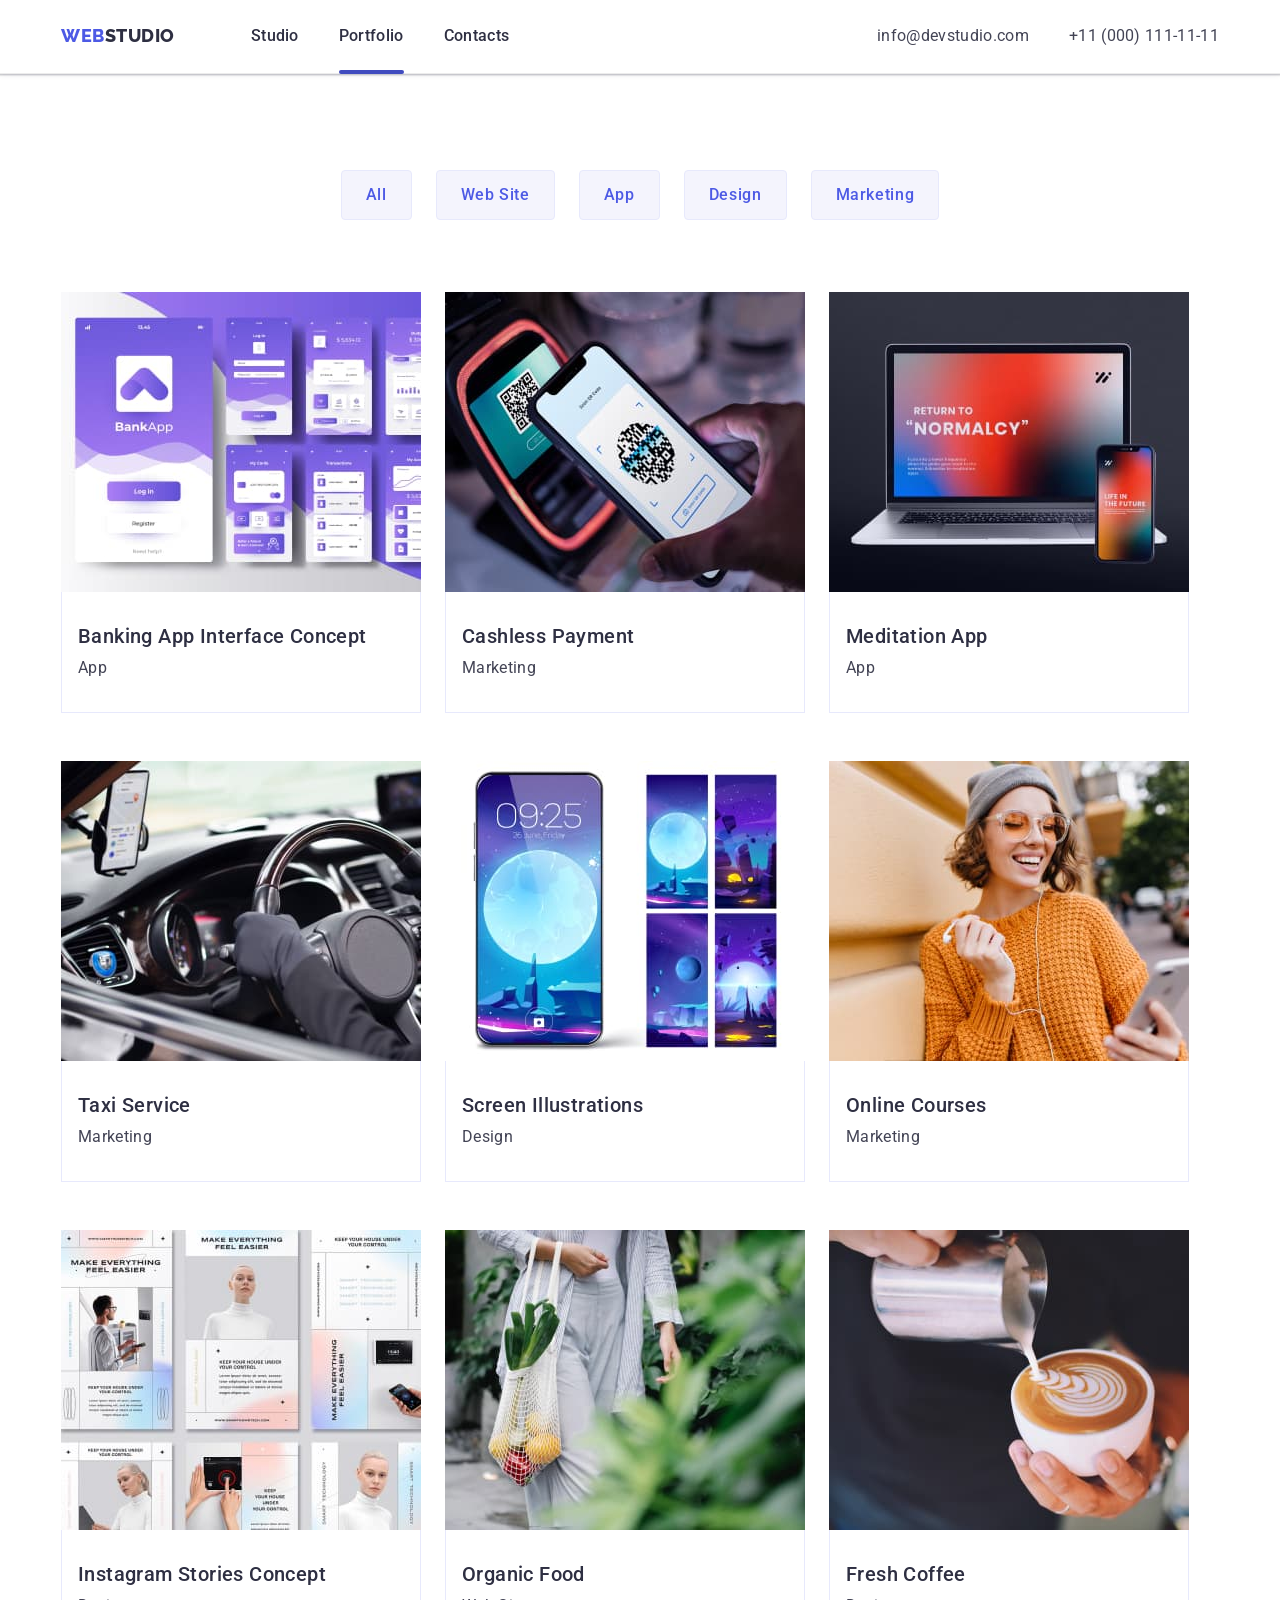
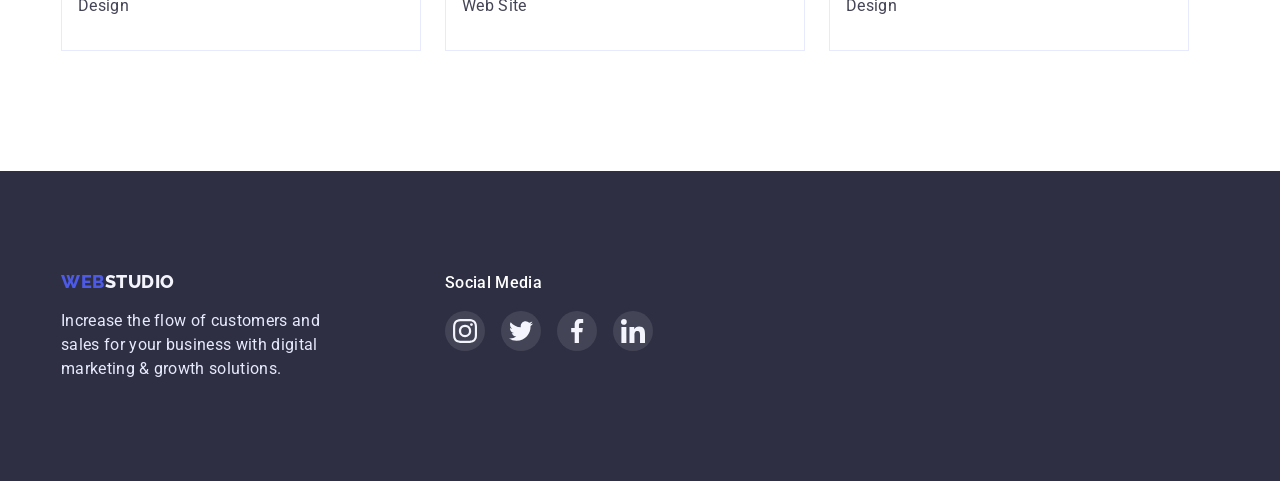
==== commit eb551ad5: "hw-5-is-almost-done" ====
--- a/portfolio.html
+++ b/portfolio.html
@@ -52,63 +52,90 @@
                 </ul>
                 <ul class="portfolio-about list">
                     <li class="portfolio-about-item">
+                        <div class="portfolio-wrap-text">
                         <img src="./images/img-1.jpg" alt="Picture" width="360" />
+                        <p class="portfolio-about-text">14 Stylish and User-Friendly App Design Concepts · Task Manager App · Calorie Tracker App · Exotic Fruit Ecommerce App · Cloud Storage App</p>
+                    </div>
                         <div class="portfolio-border">
                         <h2 class="portfolio-title">Banking App Interface Concept</h2>
                         <p class="portfolio-text">App</p>
                         </div>
                     </li>
                     <li class="portfolio-about-item">
+                        <div class="portfolio-wrap-text">
                         <img src="./images/img-2.jpg" alt="Picture" width="360" />
+                        <p class="portfolio-about-text">14 Stylish and User-Friendly App Design Concepts · Task Manager App · Calorie Tracker App · Exotic Fruit Ecommerce App · Cloud Storage App</p>
+                    </div>
                         <div class="portfolio-border">
                         <h2 class="portfolio-title">Cashless Payment</h2>
                         <p class="portfolio-text">Marketing</p>
                         </div>
                     </li>
                     <li class="portfolio-about-item">
+                        <div class="portfolio-wrap-text">
                         <img src="./images/img-3.jpg" alt="Picture" width="360" />
+                        <p class="portfolio-about-text">14 Stylish and User-Friendly App Design Concepts · Task Manager App · Calorie Tracker App · Exotic Fruit Ecommerce App · Cloud Storage App</p>
+                    </div>
                         <div class="portfolio-border">
                         <h2 class="portfolio-title">Meditation App</h2>
                         <p class="portfolio-text">App</p>
                         </div>
                     </li>
                     <li class="portfolio-about-item">
+                        <div class="portfolio-wrap-text">
                         <img src="./images/img-4.jpg" alt="Picture" width="360" />
+                         <p class="portfolio-about-text">14 Stylish and User-Friendly App Design Concepts · Task Manager App · Calorie Tracker App · Exotic Fruit Ecommerce App · Cloud Storage App</p>
+                    </div>
                         <div class="portfolio-border">
                         <h2 class="portfolio-title">Taxi Service</h2>
                         <p class="portfolio-text">Marketing</p>
                         </div>
                     </li>
                     <li class="portfolio-about-item">
+                        <div class="portfolio-wrap-text">
                         <img src="./images/img-5.jpg" alt="Picture" width="360" />
+                        <p class="portfolio-about-text">14 Stylish and User-Friendly App Design Concepts · Task Manager App · Calorie Tracker App · Exotic Fruit Ecommerce App · Cloud Storage App</p>
+                    </div>
                         <div class="portfolio-border">
                         <h2 class="portfolio-title">Screen Illustrations</h2>
                         <p class="portfolio-text">Design</p>
                         </div>
                     </li>
                     <li class="portfolio-about-item">
+                        <div class="portfolio-wrap-text">
                         <img src="./images/img-6.jpg" alt="Picture" width="360" />
+                        <p class="portfolio-about-text">14 Stylish and User-Friendly App Design Concepts · Task Manager App · Calorie Tracker App · Exotic Fruit Ecommerce App · Cloud Storage App</p>
+                    </div>
                         <div class="portfolio-border">
                         <h2 class="portfolio-title">Online Courses</h2>
                         <p class="portfolio-text">Marketing</p>
                         </div>
                     </li>
                     <li class="portfolio-about-item">
+                        <div class="portfolio-wrap-text">
                         <img src="./images/img-7.jpg" alt="Picture" width="360" />
+                        <p class="portfolio-about-text">14 Stylish and User-Friendly App Design Concepts · Task Manager App · Calorie Tracker App · Exotic Fruit Ecommerce App · Cloud Storage App</p>
+                    </div>
                         <div class="portfolio-border">
                         <h2 class="portfolio-title">Instagram Stories Concept</h2>
                         <p class="portfolio-text">Design</p>
                         </div>
                     </li>
                     <li class="portfolio-about-item">
+                        <div class="portfolio-wrap-text">
                         <img src="./images/img-8.jpg" alt="Picture" width="360" />
+                        <p class="portfolio-about-text">14 Stylish and User-Friendly App Design Concepts · Task Manager App · Calorie Tracker App · Exotic Fruit Ecommerce App · Cloud Storage App</p>
+                    </div>
                         <div class="portfolio-border">
                         <h2 class="portfolio-title">Organic Food</h2>
                         <p class="portfolio-text">Web Site</p>
                         </div>
                     </li>
                     <li class="portfolio-about-item">
+                        <div class="portfolio-wrap-text">
                         <img src="./images/img-9.jpg" alt="Picture" width="360" />
+                        <p class="portfolio-about-text">14 Stylish and User-Friendly App Design Concepts · Task Manager App · Calorie Tracker App · Exotic Fruit Ecommerce App · Cloud Storage App</p>
+                    </div>
                         <div class="portfolio-border">
                         <h2 class="portfolio-title">Fresh Coffee</h2>
                         <p class="portfolio-text">Design</p>
--- a/css/styles.css
+++ b/css/styles.css
@@ -1,8 +1,7 @@
-
 
 :root {
-    --primary-title-color: #2E2F42;
-    --secondary-title-color: #434455;
+ --primary-title-color: #2E2F42;
+--secondary-title-color: #434455;
 }
 
 p,
@@ -122,11 +121,15 @@
 }
 
 .header-link {
+position: relative;
 font-weight: 500;
 font-size: 16px;
 line-height: 1.5;
 letter-spacing: 0.02em;
 color: var(--primary-title-color);
+transition-property: background-color;
+transition-duration: 250ms;
+transition-timing-function: cubic-bezier(0.4, 0, 0.2, 1);
 }
 
 .header-tel:hover,
@@ -140,6 +143,9 @@
 line-height: 1.5;
 letter-spacing: 0.02em;
 color: var(--secondary-title-color);
+transition-property: background-color;
+transition-duration: 250ms;
+transition-timing-function: cubic-bezier(0.4, 0, 0.2, 1);
 }
 
 .header-tel {
@@ -148,6 +154,21 @@
 line-height: 1.5;
 letter-spacing: 0.02em;
 color: var(--secondary-title-color);
+transition-property: background-color;
+transition-duration: 250ms;
+transition-timing-function: cubic-bezier(0.4, 0, 0.2, 1);
+}
+
+.current::after {
+content: "";
+position: absolute;
+width: 100%;
+height: 4px;
+color: #404BBF;
+background: #404BBF;
+border-radius: 2px;
+display: block;
+bottom: -29px;
 }
 
 /*------------button-------------*/
@@ -198,7 +219,9 @@
 align-items: center;
 border-radius: 4px;
 cursor: pointer;
-
+transition-property: background-color;
+transition-duration: 250ms;
+transition-timing-function: cubic-bezier(0.4, 0, 0.2, 1);
 }
 
 /*------------hero-------------*/
@@ -348,7 +371,10 @@
 display: flex;
 justify-content: center;
 align-items: center;
-background-color: #4D5AE5;    
+background-color: #4D5AE5;
+transition-property: background-color;
+transition-duration: 250ms;
+transition-timing-function: cubic-bezier(0.4, 0, 0.2, 1);
 }
 
 .team-soc-link:is(:hover, :focus) {
@@ -385,11 +411,14 @@
 align-items: center;
 justify-content: center;
 fill: #AFB1B8;
+transition-property: fill;
+transition-duration: 250ms;
+transition-timing-function: cubic-bezier(0.4, 0, 0.2, 1);
 }
 
 .customers-soc-link:is(:hover, :focus) {
 border-color: #404BBF;
-fill:#404BBF
+fill:#404BBF;
 }
 
 /*------------footer-------------*/
@@ -444,6 +473,7 @@
 letter-spacing: 0.02em;
 color: #E7E9FC;
 }
+
 .container-social-media {
 padding-top: 100px;
 padding-bottom: 130px;
@@ -459,7 +489,6 @@
 margin-bottom: 16px;
 color: #FFFFFF;
 }
-
 
 .footer-soc-list {
 display: flex;
@@ -484,6 +513,9 @@
 justify-content: center;
 align-items: center;
 background-color: rgba(255, 255, 255, 0.1);
+transition-property: background-color;
+transition-duration: 250ms;
+transition-timing-function: cubic-bezier(0.4, 0, 0.2, 1);
 }
 
 .footer-soc-link:is(:hover, :focus) {
@@ -494,13 +526,6 @@
 /*------portfolio------*/
 .portfolio-hero {
 padding-top: 96px;
-}
-
-.portfolio-item:hover,
-.portfolio-item:focus {
-background: #404BBF;
-color:#FFFFFF;
-box-shadow: 0px 3px 1px rgba(0, 0, 0, 0.1), 0px 2px 1px rgba(0, 0, 0, 0.08), 0px 2px 2px rgba(0, 0, 0, 0.12);
 }
 
 .portfolio-list {
@@ -528,6 +553,16 @@
 padding-bottom: 12px;
 padding-right: 24px;
 padding-left: 24px;
+transition-property: background-color;
+transition-duration: 250ms;
+transition-timing-function: cubic-bezier(0.4, 0, 0.2, 1);
+}
+
+.portfolio-item:hover,
+.portfolio-item:focus {
+background: #404BBF;
+color:#FFFFFF;
+box-shadow: 0px 3px 1px rgba(0, 0, 0, 0.1), 0px 2px 1px rgba(0, 0, 0, 0.08), 0px 2px 2px rgba(0, 0, 0, 0.12);
 }
 
 .portfolio-about {
@@ -535,7 +570,32 @@
 flex-wrap: wrap;
 }
 
+.portfolio-wrap-text {
+position: relative;
+overflow: hidden;
+}
+
+.portfolio-about-text {
+position: absolute;
+top: 0;
+padding-top: 40px;
+padding-right: 32px;
+padding-left: 32px;
+padding-bottom: 164px;
+font-weight: 400;
+font-size: 16px;
+line-height: 1.5;
+letter-spacing: 0.02em;
+color: #F4F4FD;
+background: #4D5AE5;
+transform: translateY(100%);
+transition-duration: 250ms;
+transition-timing-function: cubic-bezier(0.4, 0, 0.2, 1);
+overflow: auto;
+}
+
 .portfolio-about-item:not(:nth-child(3n)) {
+position: relative;
 margin-right: 24px;
 }
 
@@ -546,6 +606,10 @@
 .portfolio-about-item:hover,
 .portfolio-about-item:focus {
 box-shadow: 0px 1px 6px rgba(46, 47, 66, 0.08), 0px 1px 1px rgba(46, 47, 66, 0.16), 0px 2px 1px rgba(46, 47, 66, 0.08);
+}
+
+.portfolio-about-item:hover .portfolio-about-text {
+transform: translateY(0%);
 }
 
 .portfolio-border {
@@ -571,8 +635,45 @@
 color: var(--secondary-title-color);
 }
 
-
-
-
-
-
+/*------modal------*/
+
+.backdrop {
+position: fixed;
+top: 0;
+width: 100%;
+height: 100%;
+background:rgba(0, 0, 0, 0.2);
+display: flex;
+align-items: center;
+justify-content: center;
+}
+
+.backdrop.is-hidden {
+opacity: 0;
+visibility: hidden;
+pointer-events: none;
+}
+
+.modal {
+position: relative;
+width: 408px;
+height: 576px;
+background: #FCFCFC;
+box-shadow: 0px 1px 1px rgba(0, 0, 0, 0.14), 0px 1px 3px rgba(0, 0, 0, 0.12), 0px 2px 1px rgba(0, 0, 0, 0.2);
+border-radius: 4px;
+}
+
+.section-btn-close {
+position: absolute;
+right: 8px;
+top: 8px;
+background-color:#E7E9FC;
+border-radius: 50%;
+width: 24px;
+height: 24px;
+border: 1px solid rgba(0, 0, 0, 0.1);
+box-sizing: border-box;
+}
+
+
+
